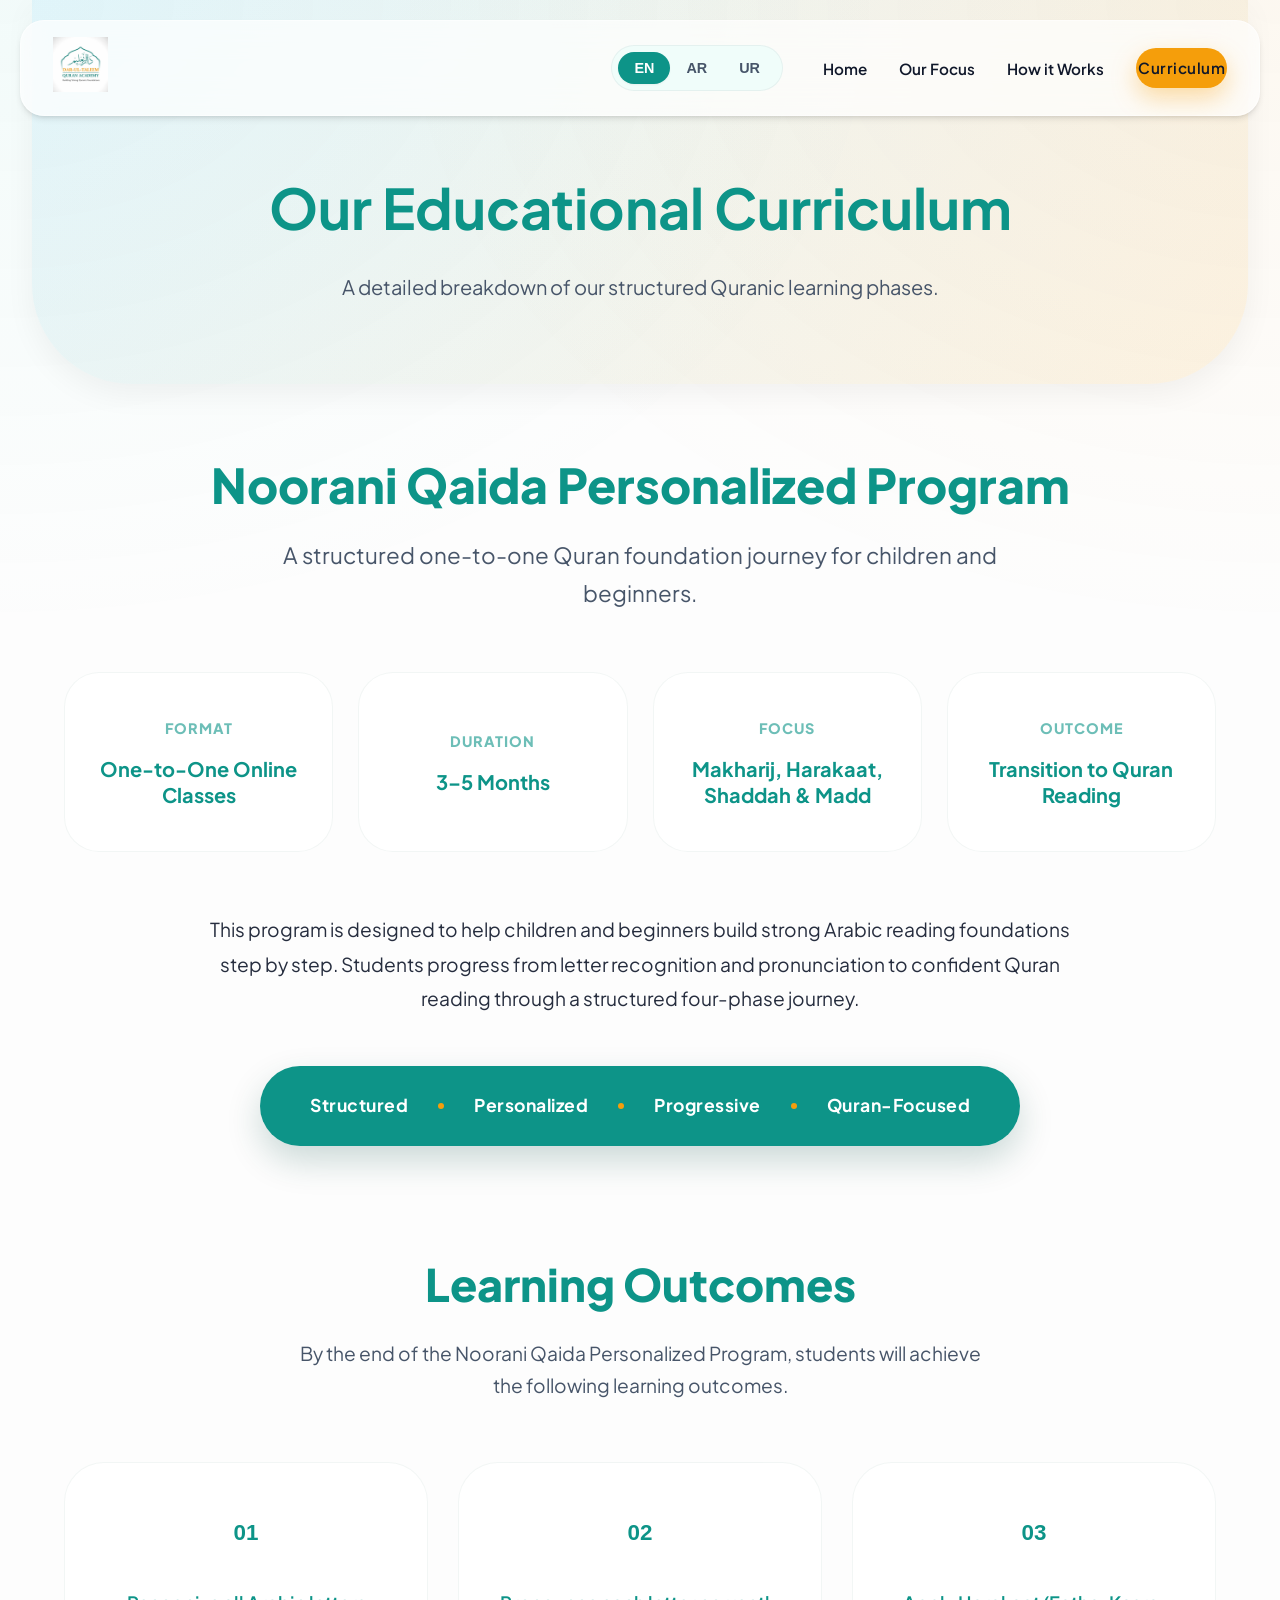
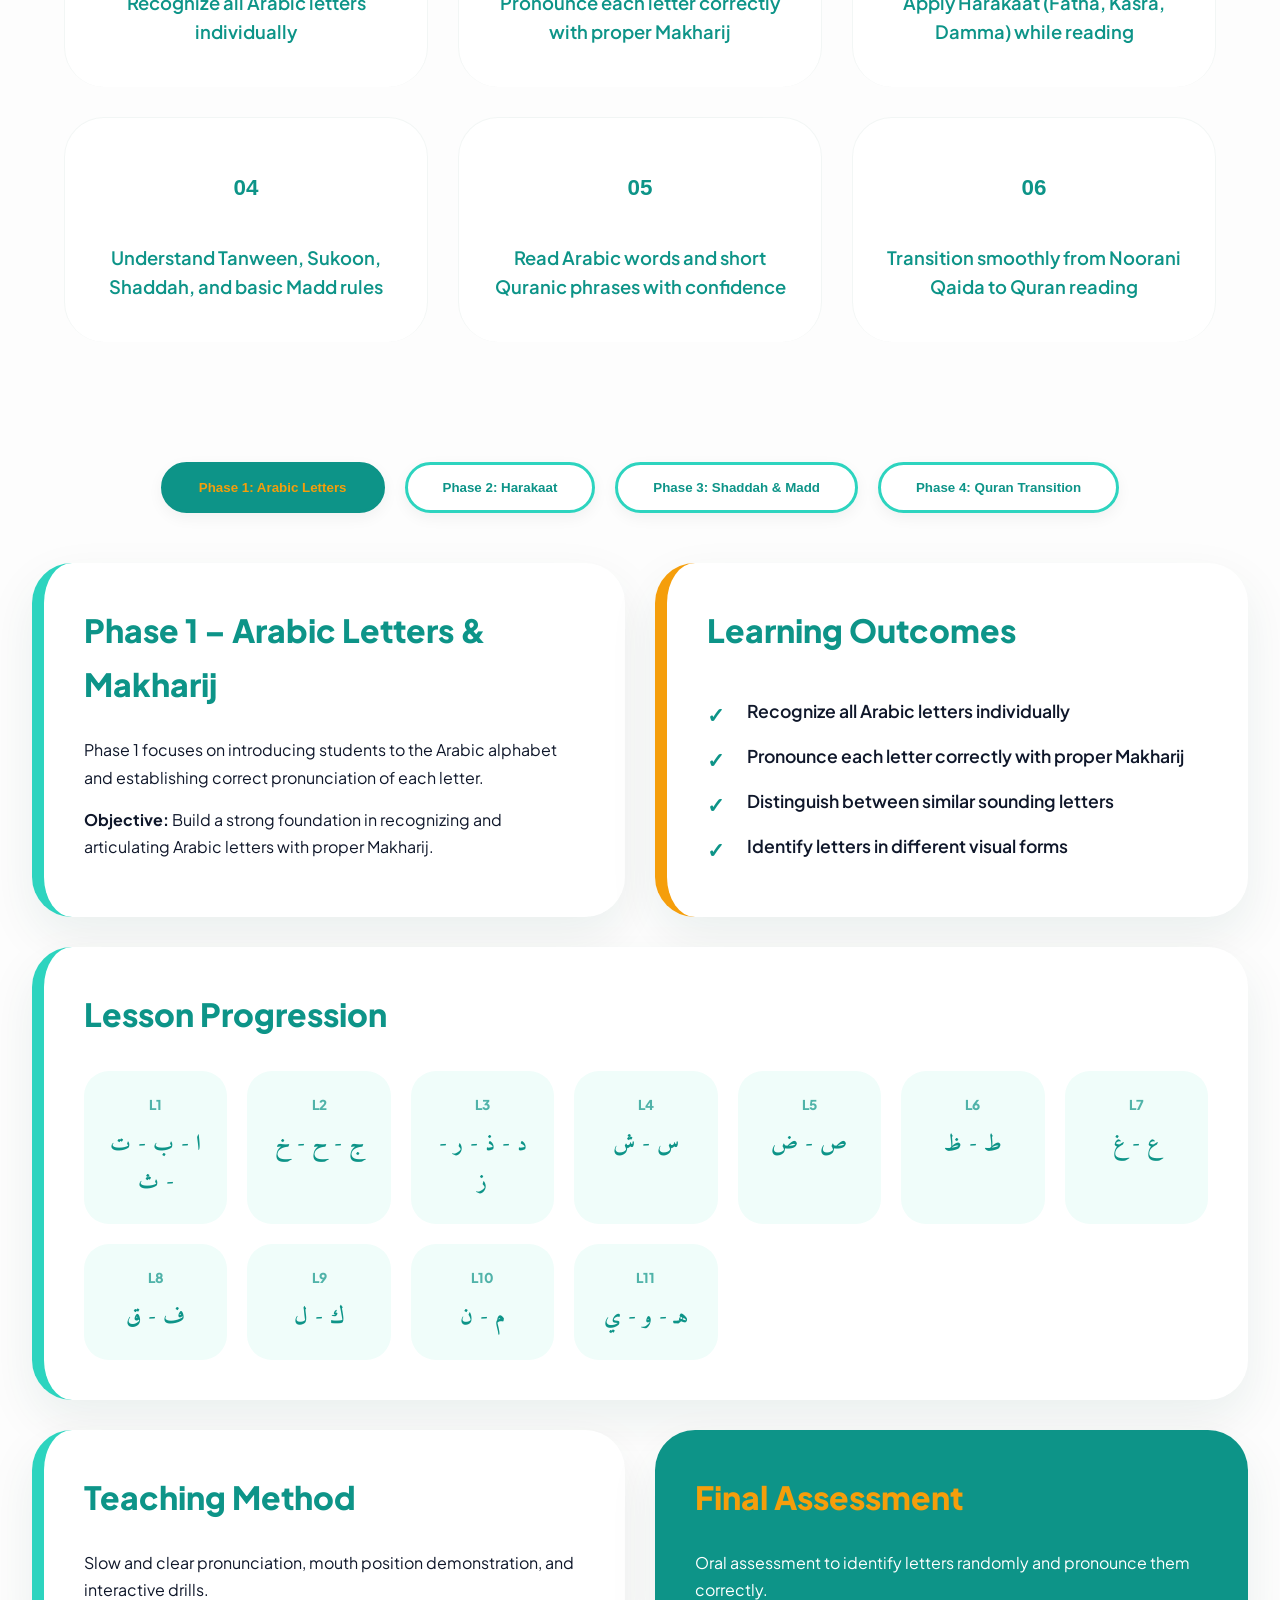
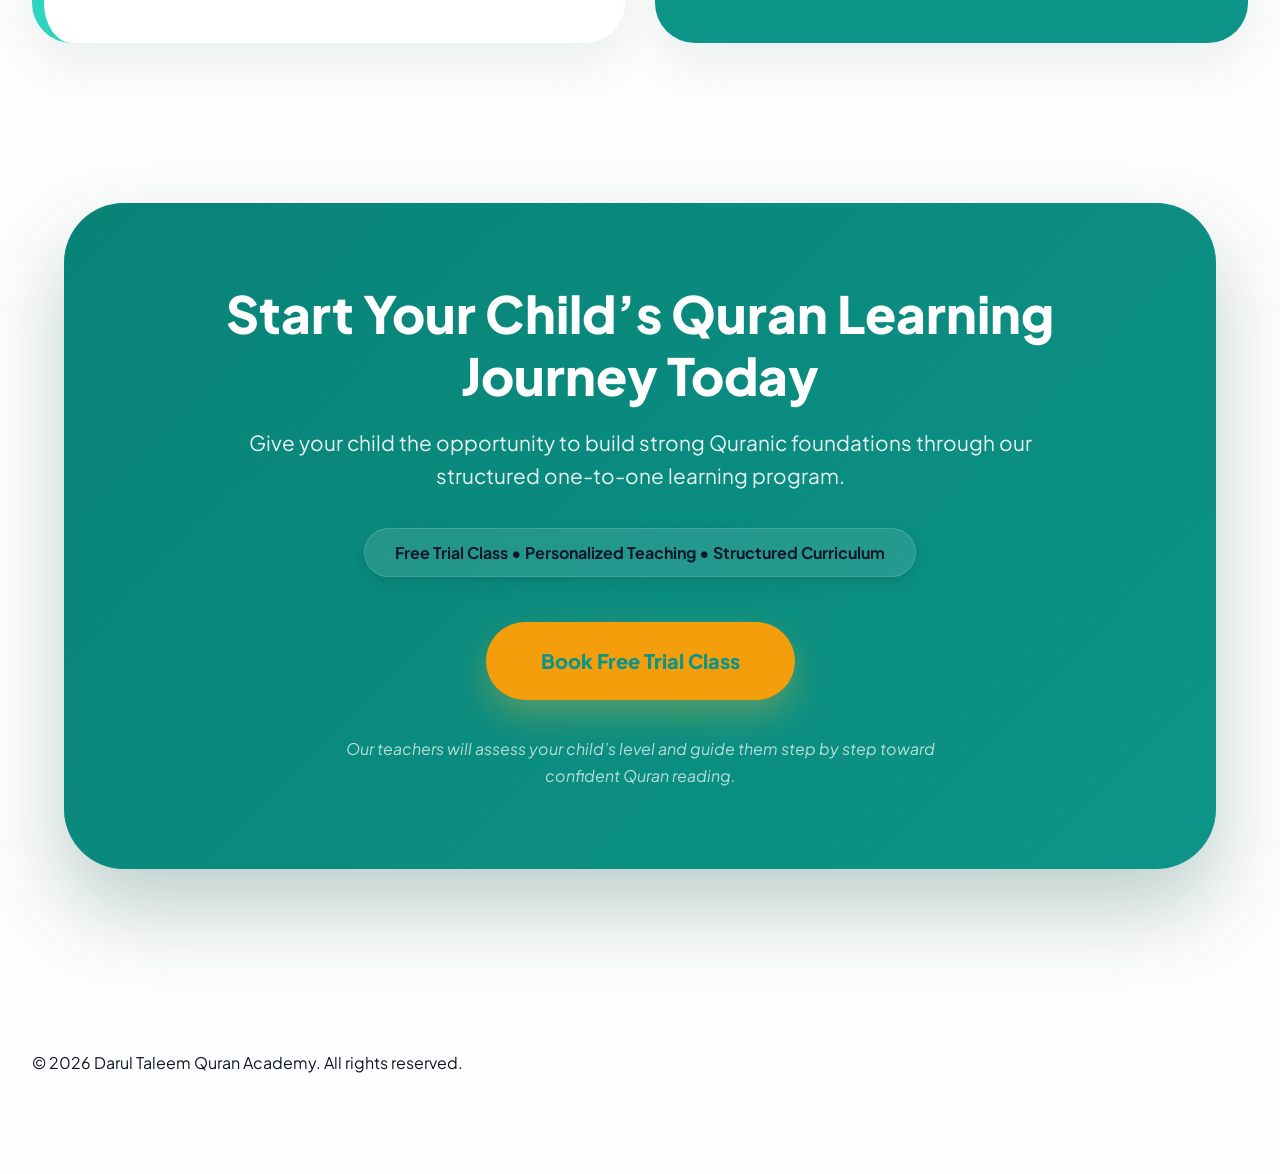
==== curriculum.html @ e091a33f "Add files via upload" ====
<!DOCTYPE html>
<html lang="en" dir="ltr">

<head>
    <meta charset="UTF-8">
    <meta name="viewport" content="width=device-width, initial-scale=1.0">
    <title>Curriculum - Darul Taleem Quran Academy</title>
    <link rel="stylesheet" href="styles.css">
    <link rel="preconnect" href="https://fonts.googleapis.com">
    <link rel="preconnect" href="https://fonts.gstatic.com" crossorigin>
    <link
        href="https://fonts.googleapis.com/css2?family=Plus+Jakarta+Sans:wght@400;500;600;700;800&family=Amiri:wght@400;700&display=swap"
        rel="stylesheet">
</head>

<body class="curriculum-page">
    <header id="main-header">
        <nav class="container">
            <div class="logo">
                <a href="index.html"><img src="DarulTaleemQuranAcademy Logo.png" alt="Logo"></a>
            </div>
            <div class="header-right">
                <div class="lang-switcher">
                    <button class="lang-btn" data-lang="en">EN</button>
                    <button class="lang-btn" data-lang="ar">AR</button>
                    <button class="lang-btn" data-lang="ur">UR</button>
                </div>
                <ul class="nav-links">
                    <li><a href="index.html" data-i18n="nav_home">Home</a></li>
                    <li><a href="index.html#focus" data-i18n="nav_focus">Our Focus</a></li>
                    <li><a href="how-it-works.html" data-i18n="nav_how_it_works">How it Works</a></li>
                    <li><a href="#" class="btn-primary" data-i18n="nav_curriculum">Curriculum</a></li>
                </ul>
            </div>
        </nav>
    </header>

    <main class="container">
        <section class="curriculum-hero reveal">
            <h1 data-i18n="curr_title">Our Educational Curriculum</h1>
            <p data-i18n="curr_subtitle">A detailed breakdown of our structured Quranic learning phases.</p>
        </section>

        <section class="program-overview reveal container">
            <div class="program-header">
                <h2 data-i18n="prog_overview_title">Noorani Qaida Personalized Program</h2>
                <p class="program-subtitle" data-i18n="prog_overview_subtitle">A structured one-to-one Quran foundation
                    journey for children and beginners.</p>
            </div>

            <div class="program-highlights-grid">
                <div class="highlight-card">
                    <span class="h-title" data-i18n="prog_h1_title">Format</span>
                    <p class="h-text" data-i18n="prog_h1_text">One-to-One Online Classes</p>
                </div>
                <div class="highlight-card">
                    <span class="h-title" data-i18n="prog_h2_title">Duration</span>
                    <p class="h-text" data-i18n="prog_h2_text">3–5 Months</p>
                </div>
                <div class="highlight-card">
                    <span class="h-title" data-i18n="prog_h3_title">Focus</span>
                    <p class="h-text" data-i18n="prog_h3_text">Makharij, Harakaat, Shaddah & Madd</p>
                </div>
                <div class="highlight-card">
                    <span class="h-title" data-i18n="prog_h4_title">Outcome</span>
                    <p class="h-text" data-i18n="prog_h4_text">Transition to Quran Reading</p>
                </div>
            </div>

            <div class="program-description-box">
                <p data-i18n="prog_desc">This program is designed to help children and beginners build strong Arabic
                    reading foundations step by step. Students progress from letter recognition and pronunciation to
                    confident Quran reading through a structured four-phase journey.</p>
            </div>

            <div class="program-strip">
                <span data-i18n="prog_strip_1">Structured</span>
                <span class="dot"></span>
                <span data-i18n="prog_strip_2">Personalized</span>
                <span class="dot"></span>
                <span data-i18n="prog_strip_3">Progressive</span>
                <span class="dot"></span>
                <span data-i18n="prog_strip_4">Quran-Focused</span>
            </div>
        </section>

        <section class="learning-outcomes-section reveal container">
            <div class="outcomes-header">
                <h2 data-i18n="outcomes_section_title">Learning Outcomes</h2>
                <p data-i18n="outcomes_section_subtitle">By the end of the Noorani Qaida Personalized Program, students
                    will achieve the following learning outcomes.</p>
            </div>

            <div class="outcomes-grid">
                <div class="outcome-visual-card">
                    <div class="outcome-icon">
                        <span class="icon-number">01</span>
                    </div>
                    <p data-i18n="out_card_1">Recognize all Arabic letters individually</p>
                </div>
                <div class="outcome-visual-card">
                    <div class="outcome-icon">
                        <span class="icon-number">02</span>
                    </div>
                    <p data-i18n="out_card_2">Pronounce each letter correctly with proper Makharij</p>
                </div>
                <div class="outcome-visual-card">
                    <div class="outcome-icon">
                        <span class="icon-number">03</span>
                    </div>
                    <p data-i18n="out_card_3">Apply Harakaat (Fatha, Kasra, Damma) while reading</p>
                </div>
                <div class="outcome-visual-card">
                    <div class="outcome-icon">
                        <span class="icon-number">04</span>
                    </div>
                    <p data-i18n="out_card_4">Understand Tanween, Sukoon, Shaddah, and basic Madd rules</p>
                </div>
                <div class="outcome-visual-card">
                    <div class="outcome-icon">
                        <span class="icon-number">05</span>
                    </div>
                    <p data-i18n="out_card_5">Read Arabic words and short Quranic phrases with confidence</p>
                </div>
                <div class="outcome-visual-card">
                    <div class="outcome-icon">
                        <span class="icon-number">06</span>
                    </div>
                    <p data-i18n="out_card_6">Transition smoothly from Noorani Qaida to Quran reading</p>
                </div>
            </div>
        </section>

        <section class="presentation-container reveal">
            <div class="presentation-tabs">
                <button class="tab-btn active" data-phase="phase1">
                    <span data-i18n="phase1_tab">Phase 1: Arabic Letters</span>
                </button>
                <button class="tab-btn" data-phase="phase2">
                    <span data-i18n="phase2_tab">Phase 2: Harakaat</span>
                </button>
                <button class="tab-btn" data-phase="phase3">
                    <span data-i18n="phase3_tab">Phase 3: Shaddah & Madd</span>
                </button>
                <button class="tab-btn" data-phase="phase4">
                    <span data-i18n="phase4_tab">Phase 4: Quran Transition</span>
                </button>
            </div>

            <div class="phase-content active" id="phase1">
                <div class="slide-grid">
                    <!-- Slide 1: Overview -->
                    <div class="slide-card reveal">
                        <h2 data-i18n="ph1_intro_title">Phase 1 – Arabic Letters & Makharij</h2>
                        <p data-i18n="ph1_intro_desc">Phase 1 focuses on introducing students to the Arabic alphabet and
                            establishing correct pronunciation of each letter.</p>
                        <ul class="objective-list">
                            <li><strong data-i18n="ph1_obj_label">Objective:</strong> <span
                                    data-i18n="ph1_obj_text">Build a strong foundation in recognizing and articulating
                                    Arabic letters with proper Makharij.</span></li>
                        </ul>
                    </div>

                    <!-- Slide 2: Outcomes -->
                    <div class="slide-card reveal variant">
                        <h3 data-i18n="ph1_outcomes_title">Learning Outcomes</h3>
                        <ul class="check-list">
                            <li data-i18n="ph1_out_1">Recognize all Arabic letters individually</li>
                            <li data-i18n="ph1_out_2">Pronounce each letter correctly with proper Makharij</li>
                            <li data-i18n="ph1_out_3">Distinguish between similar sounding letters</li>
                            <li data-i18n="ph1_out_4">Identify letters in different visual forms</li>
                        </ul>
                    </div>

                    <!-- Slide 3: Progression -->
                    <div class="slide-card full-width reveal">
                        <h3 data-i18n="ph1_progression_title">Lesson Progression</h3>
                        <div class="lesson-grid">
                            <div class="lesson-item"><span>L1</span>
                                <p>ا - ب - ت - ث</p>
                            </div>
                            <div class="lesson-item"><span>L2</span>
                                <p>ج - ح - خ</p>
                            </div>
                            <div class="lesson-item"><span>L3</span>
                                <p>د - ذ - ر - ز</p>
                            </div>
                            <div class="lesson-item"><span>L4</span>
                                <p>س - ش</p>
                            </div>
                            <div class="lesson-item"><span>L5</span>
                                <p>ص - ض</p>
                            </div>
                            <div class="lesson-item"><span>L6</span>
                                <p>ط - ظ</p>
                            </div>
                            <div class="lesson-item"><span>L7</span>
                                <p>ع - غ</p>
                            </div>
                            <div class="lesson-item"><span>L8</span>
                                <p>ف - ق</p>
                            </div>
                            <div class="lesson-item"><span>L9</span>
                                <p>ك - ل</p>
                            </div>
                            <div class="lesson-item"><span>L10</span>
                                <p>م - ن</p>
                            </div>
                            <div class="lesson-item"><span>L11</span>
                                <p>هـ - و - ي</p>
                            </div>
                        </div>
                    </div>

                    <!-- Slide 4: Teaching & Assessment -->
                    <div class="slide-card reveal">
                        <h3 data-i18n="ph1_teaching_title">Teaching Method</h3>
                        <p data-i18n="ph1_teaching_desc">Slow and clear pronunciation, demonstration of mouth position,
                            and interactive drills.</p>
                    </div>
                    <div class="slide-card reveal highlight">
                        <h3 data-i18n="ph1_assessment_title">Final Assessment</h3>
                        <p data-i18n="ph1_assessment_desc">Oral assessment to identify letters randomly and pronounce
                            them correctly without hesitation.</p>
                    </div>
                </div>
            </div>

            <!-- Phase 2 Content -->
            <div class="phase-content" id="phase2">
                <div class="slide-grid">
                    <!-- Slide 1: Overview -->
                    <div class="slide-card reveal">
                        <h2 data-i18n="ph2_intro_title">Phase 2 – Harakaat & Word Formation</h2>
                        <p data-i18n="ph2_intro_desc">Phase 2 introduces students to fundamental vowel signs and how to
                            combine letters to form simple words.</p>
                        <ul class="objective-list">
                            <li><strong data-i18n="ph2_obj_label">Objective:</strong> <span
                                    data-i18n="ph2_obj_text">Understand how vowels change letter sounds and learn to
                                    blend letters into simple syllables and words.</span></li>
                        </ul>
                    </div>

                    <!-- Slide 2: Outcomes -->
                    <div class="slide-card reveal variant">
                        <h3 data-i18n="ph2_outcomes_title">Learning Outcomes</h3>
                        <ul class="check-list">
                            <li data-i18n="ph2_out_1">Read letters with Fatha, Kasra, and Damma</li>
                            <li data-i18n="ph2_out_2">Recognize and apply Tanween and Sukoon</li>
                            <li data-i18n="ph2_out_3">Combine letters to form 2-3 letter words</li>
                            <li data-i18n="ph2_out_4">Read short syllables with confidence</li>
                        </ul>
                    </div>

                    <!-- Slide 3: Progression -->
                    <div class="slide-card full-width reveal">
                        <h3 data-i18n="ph2_progression_title">Lesson Progression</h3>
                        <div class="lesson-grid">
                            <div class="lesson-item"><span>L1</span>
                                <p>Fatha (َ)</p>
                            </div>
                            <div class="lesson-item"><span>L2</span>
                                <p>Kasra (ِ)</p>
                            </div>
                            <div class="lesson-item"><span>L3</span>
                                <p>Damma (ُ)</p>
                            </div>
                            <div class="lesson-item"><span>L4</span>
                                <p>Mixed Harakaat</p>
                            </div>
                            <div class="lesson-item"><span>L5</span>
                                <p>Tanween (ً ٍ ٌ)</p>
                            </div>
                            <div class="lesson-item"><span>L6</span>
                                <p>Sukoon (ْ)</p>
                            </div>
                            <div class=" lesson-item"><span>L7</span>
                                <p>2-Letter Words</p>
                            </div>
                            <div class="lesson-item"><span>L8</span>
                                <p>3-Letter Words</p>
                            </div>
                        </div>
                    </div>

                    <!-- Slide 4: Duration & Method -->
                    <div class="slide-card reveal">
                        <h3 data-i18n="ph2_teaching_title">Teaching Method</h3>
                        <p data-i18n="ph2_teaching_desc">Demonstrating sound changes, repetition drills, and slow
                            blending practice.</p>
                        <p style="margin-top: 20px; font-weight: 700; color: var(--primary-color);">
                            <span data-i18n="duration_label">Duration:</span> <span data-i18n="duration_text"
                                style="font-weight: 400;">3-4 weeks</span>
                        </p>
                    </div>
                    <div class="slide-card reveal highlight">
                        <h3 data-i18n="ph2_assessment_title">Final Assessment</h3>
                        <p data-i18n="ph2_assessment_desc">Assess ability to read Harakaat, Tanween, and Sukoon in
                            simple 2-3 letter words accurately.</p>
                    </div>
                </div>
            </div>

            <!-- Phase 3 Content -->
            <div class="phase-content" id="phase3">
                <div class="slide-grid">
                    <!-- Slide 1: Overview -->
                    <div class="slide-card reveal">
                        <h2 data-i18n="ph3_intro_title">Phase 3 – Shaddah & Basic Madd Rules</h2>
                        <p data-i18n="ph3_intro_desc">Phase 3 introduces students to more advanced reading elements used
                            in Quranic recitation. Students will learn how Shaddah affects pronunciation and how basic
                            Madd
                            rules extend vowel sounds.</p>
                        <ul class="objective-list">
                            <li><strong data-i18n="ph3_obj_label">Objective:</strong> <span
                                    data-i18n="ph3_obj_text">Master advanced reading elements like Shaddah and Madd
                                    rules
                                    to read longer words with correct rhythm.</span></li>
                        </ul>
                    </div>

                    <!-- Slide 2: Outcomes -->
                    <div class="slide-card reveal variant">
                        <h3 data-i18n="ph3_outcomes_title">Learning Outcomes</h3>
                        <ul class="check-list">
                            <li data-i18n="ph3_out_1">Correctly read letters with Shaddah</li>
                            <li data-i18n="ph3_out_2">Recognize and apply basic Madd rules</li>
                            <li data-i18n="ph3_out_3">Understand how Shaddah changes pronunciation</li>
                            <li data-i18n="ph3_out_4">Read longer Arabic word combinations</li>
                            <li data-i18n="ph3_out_5">Maintain correct rhythm during reading</li>
                        </ul>
                    </div>

                    <!-- Slide 3: Progression -->
                    <div class="slide-card full-width reveal">
                        <h3 data-i18n="ph3_progression_title">Lesson Progression</h3>
                        <div class="lesson-grid">
                            <div class="lesson-item"><span>L1</span>
                                <p data-i18n="ph3_l1_text">بَّ – تَّ – مَّ</p>
                            </div>
                            <div class="lesson-item"><span>L2</span>
                                <p data-i18n="ph3_l2_text">Shaddah Practice</p>
                            </div>
                            <div class="lesson-item"><span>L3</span>
                                <p data-i18n="ph3_l3_text">بَا – تَا (Alif Madd)</p>
                            </div>
                            <div class="lesson-item"><span>L4</span>
                                <p data-i18n="ph3_l4_text">بُو – تُو (Waw Madd)</p>
                            </div>
                            <div class="lesson-item"><span>L5</span>
                                <p data-i18n="ph3_l5_text">بِى – تِى (Ya Madd)</p>
                            </div>
                            <div class="lesson-item"><span>L6</span>
                                <p data-i18n="ph3_l6_text">Madd Practice</p>
                            </div>
                            <div class="lesson-item"><span>L7</span>
                                <p data-i18n="ph3_l7_text">Mixed Reading</p>
                            </div>
                            <div class="lesson-item"><span>L8</span>
                                <p data-i18n="ph3_l8_text">Longer Words</p>
                            </div>
                        </div>
                    </div>

                    <!-- Slide 4: Duration & Method -->
                    <div class="slide-card reveal">
                        <h3 data-i18n="ph3_teaching_title">Teaching Method</h3>
                        <p data-i18n="ph3_teaching_desc">Focusing on Shaddah effect, pause/stretch for Madd, and guided
                            reading of longer words.</p>
                        <p style="margin-top: 20px; font-weight: 700; color: var(--primary-color);">
                            <span data-i18n="duration_label">Duration:</span> <span data-i18n="duration_text"
                                style="font-weight: 400;">3-4 weeks</span>
                        </p>
                    </div>
                    <div class="slide-card reveal highlight">
                        <h3 data-i18n="ph3_assessment_title">Final Assessment</h3>
                        <p data-i18n="ph3_assessment_desc">Assess pronunciation of Shaddah, application of Madd, and
                            reading of longer words confidently.</p>
                    </div>
                </div>
            </div>

            <!-- Phase 4 Content -->
            <div class="phase-content" id="phase4">
                <div class="slide-grid">
                    <!-- Slide 1: Overview -->
                    <div class="slide-card reveal">
                        <h2 data-i18n="ph4_intro_title">Phase 4 – Transition to Quran Reading</h2>
                        <p data-i18n="ph4_intro_desc">Phase 4 prepares students to transition from Noorani Qaida to
                            actual
                            Quran reading. Students begin reading short Quranic words and simple verses while applying
                            all
                            learned skills.</p>
                        <ul class="objective-list">
                            <li><strong data-i18n="ph4_obj_label">Objective:</strong> <span
                                    data-i18n="ph4_obj_text">Develop fluency and confidence while transitioning from
                                    Qaida
                                    to reading actual Quranic text.</span></li>
                        </ul>
                    </div>

                    <!-- Slide 2: Outcomes -->
                    <div class="slide-card reveal variant">
                        <h3 data-i18n="ph4_outcomes_title">Learning Outcomes</h3>
                        <ul class="check-list">
                            <li data-i18n="ph4_out_1">Read simple Quranic words confidently</li>
                            <li data-i18n="ph4_out_2">Apply all rules while reading</li>
                            <li data-i18n="ph4_out_3">Maintain correct Makharij during recitation</li>
                            <li data-i18n="ph4_out_4">Read short Quranic verses smoothly</li>
                            <li data-i18n="ph4_out_5">Ready to begin regular Quran reading (Nazra)</li>
                        </ul>
                    </div>

                    <!-- Slide 3: Progression -->
                    <div class="slide-card full-width reveal">
                        <h3 data-i18n="ph4_progression_title">Lesson Progression</h3>
                        <div class="lesson-grid">
                            <div class="lesson-item"><span>L1</span>
                                <p data-i18n="ph4_l1_text">Revision of Advanced Lessons</p>
                            </div>
                            <div class="lesson-item"><span>L2</span>
                                <p data-i18n="ph4_l2_text">Simple Quranic Words</p>
                            </div>
                            <div class="lesson-item"><span>L3</span>
                                <p data-i18n="ph4_l3_text">Short Quranic Phrases</p>
                            </div>
                            <div class="lesson-item"><span>L4</span>
                                <p data-i18n="ph4_l4_text">Selected Short Verses</p>
                            </div>
                            <div class="lesson-item"><span>L5</span>
                                <p data-i18n="ph4_l5_text">Reading from Short Surahs</p>
                            </div>
                            <div class="lesson-item"><span>L6</span>
                                <p data-i18n="ph4_l6_text">Fluency Practice</p>
                            </div>
                            <div class="lesson-item"><span>L7</span>
                                <p data-i18n="ph4_l7_text">Confidence Building</p>
                            </div>
                            <div class="lesson-item"><span>L8</span>
                                <p data-i18n="ph4_l8_text">Final Preparation for Nazra</p>
                            </div>
                        </div>
                    </div>

                    <!-- Slide 4: Duration & Method -->
                    <div class="slide-card reveal">
                        <h3 data-i18n="ph4_teaching_title">Teaching Method</h3>
                        <p data-i18n="ph4_teaching_desc">Guided reading from the Quran, focusing on fluency and
                            correcting
                            common mistakes carefully.</p>
                        <p style="margin-top: 20px; font-weight: 700; color: var(--primary-color);">
                            <span data-i18n="duration_label">Duration:</span> <span data-i18n="duration_text"
                                style="font-weight: 400;">3-4 weeks</span>
                        </p>
                    </div>
                    <div class="slide-card reveal highlight">
                        <h3 data-i18n="ph4_assessment_title">Final Assessment</h3>
                        <p data-i18n="ph4_assessment_desc">Evaluate confidence and fluency in reading Quranic words and
                            verses correctly.</p>
                    </div>
                </div>
            </div>
        </section>

        <section class="curriculum-cta reveal container">
            <div class="cta-banner">
                <div class="cta-content">
                    <h2 data-i18n="curr_cta_title">Start Your Child’s Quran Learning Journey Today</h2>
                    <p class="cta-subtitle" data-i18n="curr_cta_subtitle">Give your child the opportunity to build
                        strong
                        Quranic foundations through our structured one-to-one learning program.</p>
                    <div class="cta-reassurance">
                        <span data-i18n="curr_cta_reassurance">Free Trial Class • Personalized Teaching • Structured
                            Curriculum</span>
                    </div>
                    <a href="trial.html" class="cta-btn-prominent">
                        <span data-i18n="curr_cta_btn">Book Free Trial Class</span>
                    </a>
                    <p class="cta-footer-text" data-i18n="curr_cta_footer">Our teachers will assess your child’s level
                        and
                        guide them step by step toward confident Quran reading.</p>
                </div>
            </div>
        </section>
    </main>

    <footer id="contact">
        <!-- Reusing index footer style via CSS class -->
        <div class="container footer-bottom">
            <p data-i18n="footer_rights">© 2026 Darul Taleem Quran Academy. All rights reserved.</p>
            <a href="index.html" style="color: white; margin-top: 10px; display: inline-block;">Back to Home</a>
        </div>
    </footer>

    <script src="script.js"></script>
</body>

</html>
---- styles.css ----
@import url('https://fonts.googleapis.com/css2?family=Plus+Jakarta+Sans:wght@400;500;600;700;800&family=Amiri:wght@400;700&display=swap');

:root {
    --primary-color: #0D9488;
    /* Elegant Teal - Bright & Fresh */
    --secondary-color: #F59E0B;
    /* Vibrant Amber/Gold */
    --secondary-hover: #D97706;
    /* Darker Gold */
    --accent-blue: #2DD4BF;
    /* Teal/Mint Accent */
    --bg-light: #F0FDFA;
    /* Soft Mint Background */
    --text-dark: #0F172A;
    /* Slate 900 for readability */
    --text-muted: #475569;
    /* Slate 600 */
    --white: #FFFFFF;

    /* Modern Shadows */
    --shadow-sm: 0 1px 2px 0 rgb(0 0 0 / 0.05);
    --shadow-md: 0 4px 6px -1px rgb(0 0 0 / 0.1), 0 2px 4px -2px rgb(0 0 0 / 0.1);
    --shadow-lg: 0 20px 25px -5px rgb(0 0 0 / 0.1), 0 8px 10px -6px rgb(0 0 0 / 0.1);
    --shadow-glow: 0 0 40px -10px rgba(45, 212, 191, 0.4);
    /* Mint glow */
    --shadow-gold: 0 10px 30px -10px rgba(245, 158, 11, 0.5);
    /* Gold glow */

    --transition: all 0.4s cubic-bezier(0.4, 0, 0.2, 1);
    --radius-lg: 24px;
    --radius-xl: 40px;
}

* {
    margin: 0;
    padding: 0;
    box-sizing: border-box;
}

body {
    font-family: 'Plus Jakarta Sans', 'Amiri', sans-serif;
    line-height: 1.7;
    color: var(--text-dark);
    background-color: var(--white);
    overflow-x: hidden;
    -webkit-font-smoothing: antialiased;
}

/* Unique Background Pattern */
body::before {
    content: '';
    position: fixed;
    top: 0;
    left: 0;
    width: 100vw;
    height: 100vh;
    background-image:
        radial-gradient(at 0% 0%, rgba(45, 212, 191, 0.05) 0px, transparent 50%),
        radial-gradient(at 100% 0%, rgba(245, 158, 11, 0.05) 0px, transparent 50%);
    pointer-events: none;
    z-index: -1;
}

.container {
    max-width: 1280px;
    margin: 0 auto;
    padding: 0 2rem;
}

/* Header & Nav - Glassmorphism Floating */
header {
    background: rgba(255, 255, 255, 0.7);
    backdrop-filter: blur(16px);
    -webkit-backdrop-filter: blur(16px);
    padding: 1rem 0;
    position: fixed;
    width: calc(100% - 40px);
    top: 20px;
    left: 20px;
    right: 20px;
    border-radius: var(--radius-lg);
    z-index: 1000;
    box-shadow: var(--shadow-md);
    border: 1px solid rgba(255, 255, 255, 0.5);
    transition: var(--transition);
}

nav {
    display: flex;
    justify-content: space-between;
    align-items: center;
}

.logo img {
    height: 55px;
    width: auto;
    transition: var(--transition);
}

.logo img:hover {
    transform: scale(1.05);
}

.header-right {
    display: flex;
    align-items: center;
    gap: 2.5rem;
}

.lang-switcher {
    display: flex;
    background: var(--bg-light);
    padding: 6px;
    border-radius: 50px;
    border: 1px solid rgba(15, 23, 42, 0.05);
}

.lang-btn {
    border: none;
    background: transparent;
    padding: 8px 16px;
    border-radius: 50px;
    cursor: pointer;
    font-size: 0.9rem;
    font-weight: 700;
    color: var(--text-muted);
    transition: var(--transition);
}

.lang-btn.active {
    background: var(--primary-color);
    color: var(--white);
    box-shadow: var(--shadow-sm);
}

.nav-links {
    display: flex;
    list-style: none;
    gap: 2rem;
    align-items: center;
}

.nav-links a {
    text-decoration: none;
    color: var(--text-dark);
    font-weight: 600;
    font-size: 0.95rem;
    position: relative;
    padding: 5px 0;
    transition: var(--transition);
}

.nav-links a:not(.btn-primary)::after {
    content: '';
    position: absolute;
    bottom: -2px;
    left: 0;
    width: 0;
    height: 2px;
    background: var(--accent-blue);
    transition: var(--transition);
    border-radius: 4px;
}

.nav-links a:hover:not(.btn-primary)::after,
.nav-links .active:not(.btn-primary)::after {
    width: 100%;
}

.nav-links a:hover:not(.btn-primary) {
    color: var(--primary-color);
}


/* Buttons */
.btn-primary {
    background: var(--secondary-color);
    color: var(--primary-color);
    padding: 16px 35px;
    border-radius: 100px;
    font-weight: 800;
    font-size: 1.05rem;
    letter-spacing: 0.5px;
    text-decoration: none;
    box-shadow: 0 10px 25px rgba(245, 158, 11, 0.35);
    transition: var(--transition);
    display: inline-block;
    border: 2px solid transparent;
}

.btn-primary:hover {
    transform: translateY(-5px);
    box-shadow: 0 20px 40px rgba(245, 158, 11, 0.45);
    background: var(--white);
    border-color: var(--secondary-color);
}

.btn-secondary {
    background: transparent;
    color: var(--primary-color);
    padding: 16px 35px;
    border-radius: 100px;
    font-weight: 800;
    font-size: 1.05rem;
    text-decoration: none;
    border: 2px solid var(--primary-color);
    transition: var(--transition);
    display: inline-block;
}

.btn-secondary:hover {
    background: var(--primary-color);
    color: var(--white);
    transform: translateY(-5px);
    box-shadow: 0 15px 30px rgba(15, 23, 42, 0.15);
}

/* Hero Section - Premium Split Layout */
#hero {
    min-height: 85vh;
    padding-top: 150px;
    padding-bottom: 80px;
    position: relative;
    display: flex;
    align-items: center;
    overflow: hidden;
    background: linear-gradient(180deg, var(--bg-light) 0%, var(--white) 100%);
}

/* Background Glowing Orbs */
#hero::before {
    content: '';
    position: absolute;
    top: -10%;
    left: -10%;
    width: 600px;
    height: 600px;
    background: radial-gradient(circle, rgba(56, 189, 248, 0.15) 0%, transparent 70%);
    border-radius: 50%;
    z-index: -1;
}

#hero::after {
    content: '';
    position: absolute;
    bottom: -10%;
    right: -5%;
    width: 800px;
    height: 800px;
    background: radial-gradient(circle, rgba(245, 158, 11, 0.1) 0%, transparent 70%);
    border-radius: 50%;
    z-index: -1;
}

.hero-content {
    display: grid;
    grid-template-columns: 1fr 1fr;
    gap: 60px;
    align-items: center;
    position: relative;
    z-index: 2;
}

.hero-text-area {
    padding-right: 40px;
}

.hero-text-area h1 {
    font-size: 4.5rem;
    font-weight: 800;
    line-height: 1.1;
    color: var(--primary-color);
    margin-bottom: 25px;
    letter-spacing: -1.5px;
}

.hero-text-area h1 span {
    color: var(--secondary-color);
    position: relative;
    display: inline-block;
}

.hero-text-area h1 span::after {
    content: '';
    position: absolute;
    bottom: 8px;
    left: 0;
    width: 100%;
    height: 8px;
    background: rgba(245, 158, 11, 0.2);
    z-index: -1;
    border-radius: 10px;
}

.hero-text-area p {
    font-size: 1.25rem;
    color: var(--text-muted);
    line-height: 1.8;
    margin-bottom: 40px;
    max-width: 90%;
}

.hero-btns {
    display: flex;
    gap: 20px;
    align-items: center;
}

/* Hero Image Container - Overlapping & Floating */
.hero-image-container {
    position: relative;
    z-index: 2;
}

.hero-main-img {
    width: 100%;
    max-width: 650px;
    border-radius: var(--radius-xl);
    box-shadow: var(--shadow-xl, 0 25px 50px -12px rgba(0, 0, 0, 0.25));
    border: 8px solid var(--white);
    transform: perspective(1000px) rotateY(-5deg) translateY(-10px);
    transition: var(--transition);
}

.hero-main-img:hover {
    transform: perspective(1000px) rotateY(0deg) translateY(-20px);
    box-shadow: var(--shadow-gold), 0 35px 60px -15px rgba(0, 0, 0, 0.3);
}

/* Floating Accent elements */
.hero-image-container::before {
    content: '⭐';
    position: absolute;
    top: -30px;
    right: 40px;
    font-size: 3rem;
    filter: drop-shadow(0 10px 15px rgba(245, 158, 11, 0.3));
    animation: float 6s ease-in-out infinite;
    z-index: 3;
}

.hero-image-container::after {
    content: '';
    position: absolute;
    bottom: -40px;
    left: -40px;
    width: 250px;
    height: 250px;
    background: linear-gradient(135deg, var(--accent-blue), var(--secondary-color));
    border-radius: 50%;
    z-index: -1;
    opacity: 0.15;
    filter: blur(40px);
}

@keyframes float {

    0%,
    100% {
        transform: translateY(0);
    }

    50% {
        transform: translateY(-20px);
    }
}

/* Responsive adjustments */
@media (max-width: 1024px) {
    .hero-content {
        grid-template-columns: 1fr;
        text-align: center;
        gap: 40px;
    }

    .hero-text-area {
        padding-right: 0;
    }

    .hero-text-area h1 {
        font-size: 3.5rem;
    }

    .hero-text-area p {
        max-width: 100%;
        margin: 0 auto 40px;
    }

    .hero-btns {
        justify-content: center;
    }

    .hero-main-img {
        transform: none;
        margin-top: 20px;
    }

    .hero-main-img:hover {
        transform: translateY(-10px);
    }
}

/* --- CURRICULUM PAGE SPECIFIC STYLES --- */
.curriculum-page {
    background: #fdfdfd;
}

.curriculum-hero {
    padding: 160px 0 80px;
    text-align: center;
    background: linear-gradient(135deg, rgba(56, 189, 248, 0.1) 0%, rgba(245, 158, 11, 0.1) 100%);
    border-radius: 0 0 100px 100px;
    margin-bottom: 60px;
    box-shadow: 0 10px 30px rgba(0, 0, 0, 0.05);
}

.curriculum-hero h1 {
    font-size: 3.5rem;
    color: var(--primary-color);
    margin-bottom: 15px;
}

.curriculum-hero p {
    font-size: 1.25rem;
    color: var(--text-muted);
    max-width: 600px;
    margin: 0 auto;
}

/* Program Overview Styling - Modern Brochure Style */
.program-overview {
    margin-bottom: 100px;
    text-align: center;
}

.program-header {
    margin-bottom: 60px;
}

.program-header h2 {
    font-size: 3rem;
    color: var(--primary-color);
    margin-bottom: 10px;
    font-weight: 800;
}

.program-subtitle {
    font-size: 1.4rem;
    color: var(--text-muted);
    font-weight: 400;
    max-width: 800px;
    margin: 0 auto;
}

.program-highlights-grid {
    display: grid;
    grid-template-columns: repeat(4, 1fr);
    gap: 25px;
    margin-bottom: 60px;
}

.highlight-card {
    background: white;
    padding: 35px 25px;
    border-radius: 35px;
    box-shadow: var(--shadow-soft);
    border: 1px solid rgba(0, 77, 64, 0.05);
    transition: var(--transition);
    display: flex;
    flex-direction: column;
    justify-content: center;
    min-height: 180px;
}

.highlight-card:hover {
    transform: translateY(-10px);
    border-color: var(--accent-mint);
    background: var(--bg-mint-light);
}

.h-title {
    display: block;
    font-size: 0.9rem;
    font-weight: 800;
    text-transform: uppercase;
    letter-spacing: 1px;
    color: var(--primary-color);
    opacity: 0.6;
    margin-bottom: 15px;
}

.h-text {
    font-size: 1.25rem;
    font-weight: 700;
    color: var(--primary-color);
    line-height: 1.3;
}

.program-description-box {
    max-width: 900px;
    margin: 0 auto 50px;
    padding: 0 20px;
}

.program-description-box p {
    font-size: 1.2rem;
    color: var(--text-dark);
    line-height: 1.8;
    opacity: 0.9;
}

.program-strip {
    background: var(--primary-color);
    color: var(--white);
    padding: 25px 50px;
    border-radius: 100px;
    display: inline-flex;
    align-items: center;
    gap: 30px;
    box-shadow: 0 15px 35px rgba(0, 77, 64, 0.2);
}

.program-strip span {
    font-weight: 700;
    font-size: 1.1rem;
    letter-spacing: 0.5px;
}

.program-strip .dot {
    width: 6px;
    height: 6px;
    background: var(--secondary-color);
    border-radius: 50%;
}

@media (max-width: 1100px) {
    .program-highlights-grid {
        grid-template-columns: repeat(2, 1fr);
    }
}

/* Learning Outcomes Section Styling */
.learning-outcomes-section {
    margin-bottom: 120px;
    text-align: center;
}

.outcomes-header {
    margin-bottom: 60px;
}

.outcomes-header h2 {
    font-size: 2.8rem;
    color: var(--primary-color);
    margin-bottom: 15px;
    font-weight: 800;
}

.outcomes-header p {
    font-size: 1.2rem;
    color: var(--text-muted);
    max-width: 700px;
    margin: 0 auto;
}

.outcomes-grid {
    display: grid;
    grid-template-columns: repeat(3, 1fr);
    gap: 30px;
}

.outcome-visual-card {
    background: white;
    padding: 40px 30px;
    border-radius: 40px;
    box-shadow: var(--shadow-soft);
    border: 1px solid rgba(0, 77, 64, 0.05);
    transition: var(--transition);
    position: relative;
    overflow: hidden;
    display: flex;
    flex-direction: column;
    align-items: center;
    border-bottom: 4px solid var(--accent-mint-dark);
}

.outcome-visual-card:hover {
    transform: translateY(-8px);
    box-shadow: 0 20px 40px rgba(0, 77, 64, 0.08);
}

.outcome-icon {
    width: 60px;
    height: 60px;
    background: var(--bg-mint-light);
    border-radius: 20px;
    display: flex;
    align-items: center;
    justify-content: center;
    margin-bottom: 25px;
    color: var(--primary-color);
    font-weight: 900;
}

.icon-number {
    font-size: 1.4rem;
    font-family: 'Outfit', sans-serif;
}

.outcome-visual-card p {
    font-size: 1.15rem;
    color: var(--primary-color);
    font-weight: 600;
    line-height: 1.6;
}

@media (max-width: 1000px) {
    .outcomes-grid {
        grid-template-columns: repeat(2, 1fr);
    }
}

@media (max-width: 650px) {
    .outcomes-grid {
        grid-template-columns: 1fr;
    }

    .outcomes-header h2 {
        font-size: 2.2rem;
    }
}

.presentation-container {
    padding-bottom: 120px;
}

.presentation-tabs {
    display: flex;
    justify-content: center;
    gap: 20px;
    margin-bottom: 50px;
}

.tab-btn {
    padding: 15px 35px;
    border-radius: 50px;
    border: 3px solid var(--accent-blue);
    background: white;
    color: var(--primary-color);
    font-weight: 800;
    cursor: pointer;
    box-shadow: 0 5px 15px rgba(0, 0, 0, 0.05);
    transition: var(--transition);
}

.phase-content {
    display: none;
}

.phase-content.active {
    display: block;
}

.reveal {
    opacity: 0;
    transform: translateY(30px);
    transition: opacity 0.8s ease, transform 0.8s ease;
}

.reveal.active {
    opacity: 1;
    transform: translateY(0);
}

.tab-btn.active {
    background: var(--primary-color);
    color: var(--secondary-color);
    border-color: var(--primary-color);
}

.slide-grid {
    display: grid;
    grid-template-columns: repeat(2, 1fr);
    gap: 30px;
    margin-top: 20px;
}

.slide-card {
    background: white;
    padding: 40px;
    border-radius: 40px;
    box-shadow: 0 20px 50px rgba(0, 77, 64, 0.08);
    border-left: 12px solid var(--accent-blue);
    transition: var(--transition);
}

.slide-card:hover {
    transform: translateY(-10px);
}

.slide-card.variant {
    border-left-color: var(--secondary-color);
}

.slide-card.highlight {
    background: var(--primary-color);
    color: white;
    border: none;
}

.slide-card.full-width {
    grid-column: span 2;
}

.slide-card h2,
.slide-card h3 {
    margin-bottom: 25px;
    color: var(--primary-color);
    font-size: 2rem;
    font-weight: 800;
}

.slide-card.highlight h3 {
    color: var(--secondary-color);
}

.objective-list,
.check-list {
    list-style: none;
    padding-top: 15px;
}

.check-list li {
    margin-bottom: 15px;
    position: relative;
    padding-left: 40px;
    font-size: 1.1rem;
    font-weight: 600;
}

.check-list li::before {
    content: '✓';
    position: absolute;
    left: 0;
    color: var(--primary-color);
    font-weight: 900;
    font-size: 1.3rem;
}

[dir="rtl"] .check-list li {
    padding-left: 0;
    padding-right: 40px;
}

[dir="rtl"] .check-list li::before {
    left: auto;
    right: 0;
}

.lesson-grid {
    display: grid;
    grid-template-columns: repeat(auto-fill, minmax(140px, 1fr));
    gap: 20px;
    margin-top: 30px;
}

.lesson-item {
    background: var(--bg-light);
    padding: 20px;
    border-radius: 25px;
    text-align: center;
    border: 2px solid transparent;
    transition: var(--transition);
}

.lesson-item:hover {
    background: var(--secondary-color);
    border-color: var(--primary-color);
    transform: scale(1.08);
}

.lesson-item span {
    display: block;
    font-size: 0.85rem;
    font-weight: 800;
    color: var(--primary-color);
    opacity: 0.7;
    margin-bottom: 10px;
}

.lesson-item p {
    font-size: 1.4rem;
    font-weight: 800;
    font-family: 'Amiri', serif;
    color: var(--primary-color);
}

/* Curriculum CTA Section Styling */
.curriculum-cta {
    margin-top: 40px;
    margin-bottom: 120px;
}

.cta-banner {
    background: var(--primary-color);
    background-image:
        radial-gradient(circle at 2px 2px, rgba(178, 223, 219, 0.05) 1px, transparent 0);
    background-size: 32px 32px;
    padding: 80px 40px;
    border-radius: 60px;
    text-align: center;
    box-shadow: 0 40px 80px rgba(0, 77, 64, 0.25);
    position: relative;
    overflow: hidden;
}

.cta-banner::before {
    content: '';
    position: absolute;
    top: 0;
    left: 0;
    width: 100%;
    height: 100%;
    background: linear-gradient(135deg, rgba(0, 105, 92, 0.4) 0%, transparent 100%);
    pointer-events: none;
}

.cta-content {
    position: relative;
    z-index: 2;
    max-width: 850px;
    margin: 0 auto;
}

.cta-banner h2 {
    font-size: 3.2rem;
    color: var(--white);
    margin-bottom: 20px;
    font-weight: 800;
    line-height: 1.2;
}

.cta-subtitle {
    font-size: 1.3rem;
    color: var(--white);
    opacity: 0.9;
    margin-bottom: 35px;
    line-height: 1.6;
}

.cta-reassurance {
    margin-bottom: 45px;
    display: flex;
    justify-content: center;
}

.cta-reassurance span {
    background: rgba(178, 223, 219, 0.15);
    color: var(--accent-mint);
    padding: 10px 30px;
    border-radius: 50px;
    font-weight: 700;
    font-size: 1rem;
    border: 1px solid rgba(178, 223, 219, 0.2);
    box-shadow: 0 5px 15px rgba(0, 0, 0, 0.1);
}

.cta-btn-prominent {
    display: inline-block;
    background: var(--secondary-color);
    color: var(--primary-color);
    padding: 22px 55px;
    border-radius: 100px;
    text-decoration: none;
    font-size: 1.25rem;
    font-weight: 800;
    box-shadow: 0 15px 35px rgba(251, 192, 45, 0.3);
    transition: var(--transition);
    margin-bottom: 35px;
}

.cta-btn-prominent:hover {
    transform: scale(1.05) translateY(-5px);
    box-shadow: 0 20px 45px rgba(251, 192, 45, 0.4);
    background: #FFD54F;
}

.cta-footer-text {
    font-size: 1rem;
    color: var(--white);
    opacity: 0.7;
    font-style: italic;
    max-width: 600px;
    margin: 0 auto;
}

@media (max-width: 768px) {
    .cta-banner {
        padding: 60px 20px;
        border-radius: 40px;
    }

    .cta-banner h2 {
        font-size: 2.2rem;
    }

    .cta-subtitle {
        font-size: 1.1rem;
    }

    .cta-btn-prominent {
        padding: 18px 35px;
        font-size: 1.1rem;
        width: 100%;
        box-sizing: border-box;
    }

    .cta-reassurance span {
        font-size: 0.85rem;
        padding: 8px 15px;
    }
}

/* How it Works Page Styling - Premium Overhaul */
.how-it-works-page .container {
    max-width: 1200px;
}

.how-hero {
    text-align: center;
    padding: 100px 0 60px;
    background: linear-gradient(to bottom, #F1F8E9, #ffffff);
    border-radius: 0 0 100px 100px;
    margin-bottom: 80px;
}

.how-hero h1 {
    font-size: 3.5rem;
    color: var(--primary-color);
    margin-bottom: 20px;
    font-weight: 800;
}

.how-hero p {
    font-size: 1.4rem;
    color: var(--text-muted);
    max-width: 800px;
    margin: 0 auto;
}

.process-section {
    margin-bottom: 120px;
}

.process-visual-grid {
    display: grid;
    grid-template-columns: repeat(2, 1fr);
    gap: 40px;
}

.process-step-card {
    background: white;
    padding: 60px;
    border-radius: 50px;
    box-shadow: var(--shadow-soft);
    border: 1px solid rgba(0, 77, 64, 0.05);
    position: relative;
    transition: var(--transition);
    border-bottom: 8px solid var(--accent-mint);
    overflow: hidden;
}

.process-step-card:hover {
    transform: translateY(-15px);
    box-shadow: 0 30px 60px rgba(0, 77, 64, 0.12);
}

.process-step-card.alternate {
    border-bottom-color: var(--secondary-color);
}

.step-header {
    display: flex;
    justify-content: space-between;
    align-items: center;
    margin-bottom: 35px;
}

.step-num {
    font-size: 5rem;
    font-weight: 900;
    color: var(--primary-color);
    opacity: 0.08;
    line-height: 1;
    font-family: 'Outfit', sans-serif;
}

.step-icon {
    width: 80px;
    height: 80px;
    background: var(--bg-mint-light);
    border-radius: 30px;
    display: flex;
    align-items: center;
    justify-content: center;
    font-size: 2.5rem;
    box-shadow: inset 0 2px 10px rgba(0, 0, 0, 0.05);
}

.process-step-card h2 {
    font-size: 2rem;
    color: var(--primary-color);
    margin-bottom: 20px;
    font-weight: 800;
}

.process-step-card p {
    font-size: 1.25rem;
    color: var(--text-dark);
    line-height: 1.8;
    opacity: 0.8;
}

@media (max-width: 900px) {
    .process-visual-grid {
        grid-template-columns: 1fr;
    }

    .how-hero h1 {
        font-size: 2.5rem;
    }

    .how-hero {
        padding: 60px 20px;
        border-radius: 0 0 50px 50px;
    }

    .process-step-card {
        padding: 40px;
        border-radius: 40px;
    }
}

.curriculum-page footer {
    margin-top: 80px;
    padding: 60px 0;
}

/* Trial Book Page Styling */
.trial-hero {
    text-align: center;
    padding: 100px 0 60px;
    background: linear-gradient(to bottom, #E8F5E9, #ffffff);
    border-radius: 0 0 100px 100px;
    margin-bottom: 80px;
}

.trial-hero h1 {
    font-size: 3.5rem;
    color: var(--primary-color);
    margin-bottom: 20px;
    font-weight: 800;
}

.trial-hero p {
    font-size: 1.4rem;
    color: var(--text-muted);
    max-width: 800px;
    margin: 0 auto;
}

.trial-content-split {
    display: grid;
    grid-template-columns: 1fr 1fr;
    gap: 60px;
    margin-bottom: 120px;
    align-items: start;
}

.details-heading {
    font-size: 2.4rem;
    color: var(--primary-color);
    margin-bottom: 40px;
    font-weight: 800;
}

.schedule-grid {
    display: grid;
    grid-template-columns: repeat(2, 1fr);
    gap: 25px;
}

.schedule-card {
    background: #ffffff;
    padding: 35px 25px;
    border-radius: 35px;
    box-shadow: var(--shadow-soft);
    border: 1px solid rgba(0, 77, 64, 0.05);
    transition: var(--transition);
    text-align: center;
}

.schedule-card:hover {
    transform: translateY(-8px);
    box-shadow: 0 20px 40px rgba(0, 77, 64, 0.08);
}

.schedule-icon {
    font-size: 3rem;
    margin-bottom: 15px;
}

.schedule-card h3 {
    font-size: 1.3rem;
    color: var(--primary-color);
    margin-bottom: 10px;
    font-weight: 800;
}

.schedule-card p {
    font-size: 1rem;
    color: var(--text-dark);
    line-height: 1.5;
    opacity: 0.8;
}

.trial-form-container {
    background: #ffffff;
    padding: 50px;
    border-radius: 40px;
    box-shadow: 0 30px 60px rgba(0, 77, 64, 0.1);
    border: 1px solid rgba(0, 77, 64, 0.08);
}

.custom-trial-form .form-group {
    margin-bottom: 25px;
    text-align: left;
}

[dir="rtl"] .custom-trial-form .form-group {
    text-align: right;
}

.custom-trial-form label {
    display: block;
    font-weight: 600;
    color: var(--primary-color);
    margin-bottom: 8px;
    font-size: 1.1rem;
}

.custom-trial-form input {
    width: 100%;
    padding: 16px 20px;
    border-radius: 15px;
    border: 2px solid rgba(56, 189, 248, 0.2);
    background: #FAFAFA;
    font-size: 1.1rem;
    font-family: inherit;
    transition: var(--transition);
    box-sizing: border-box;
}

.custom-trial-form input:focus {
    outline: none;
    border-color: var(--accent-mint);
    background: #ffffff;
    box-shadow: 0 0 0 4px rgba(178, 223, 219, 0.3);
}

.custom-trial-form .cta-btn-prominent {
    width: 100%;
    border: none;
    cursor: pointer;
    margin-top: 15px;
    font-family: inherit;
    margin-bottom: 0;
}

@media (max-width: 950px) {
    .trial-content-split {
        grid-template-columns: 1fr;
    }

    .schedule-grid {
        grid-template-columns: 1fr 1fr;
    }

    .trial-hero h1 {
        font-size: 2.5rem;
    }

    .trial-hero {
        padding: 60px 20px;
        border-radius: 0 0 50px 50px;
    }

    .trial-form-container {
        padding: 30px;
    }
}

@media (max-width: 600px) {
    .schedule-grid {
        grid-template-columns: 1fr;
    }
}

/* Global Section Headers */
.section-header {
    text-align: center;
    margin-bottom: 60px;
    position: relative;
    z-index: 2;
}

.section-header h2 {
    font-size: 3.2rem;
    color: var(--primary-color);
    margin-bottom: 15px;
    font-weight: 800;
    letter-spacing: -1px;
}

.section-header p {
    font-size: 1.25rem;
    color: var(--text-muted);
    max-width: 650px;
    margin: 0 auto;
}

/* Homepage Redesign Styling (Premium Royal Theme) */
.why-us-section {
    padding: 120px 0;
    position: relative;
    z-index: 2;
    background: linear-gradient(180deg, var(--white) 0%, var(--bg-light) 50%, var(--white) 100%);
}

.how-home-section,
.faq-section {
    padding: 100px 0;
    position: relative;
    z-index: 2;
}

/* Why Us Grid - Glassmorphism & Staggered */
.why-grid {
    display: grid;
    grid-template-columns: repeat(auto-fit, minmax(250px, 1fr));
    gap: 30px;
    margin-top: 80px;
}

.why-card {
    background: rgba(255, 255, 255, 0.8);
    backdrop-filter: blur(12px);
    -webkit-backdrop-filter: blur(12px);
    padding: 60px 30px 40px;
    border-radius: var(--radius-xl);
    box-shadow: var(--shadow-md);
    border: 1px solid rgba(255, 255, 255, 0.4);
    text-align: center;
    transition: var(--transition);
    position: relative;
    /* Removed overflow: hidden so the overlapping icon isn't clipped */
}

/* Stagger every even card */
.why-card:nth-child(even) {
    transform: translateY(40px);
}

.why-card::after {
    /* Glowing Border Effect */
    content: '';
    position: absolute;
    top: -2px;
    left: -2px;
    width: calc(100% + 4px);
    height: calc(100% + 4px);
    background: linear-gradient(135deg, var(--accent-blue), var(--secondary-color));
    border-radius: var(--radius-xl);
    z-index: -1;
    opacity: 0;
    transition: var(--transition);
}

.why-card:hover {
    transform: translateY(-10px);
    box-shadow: var(--shadow-gold), var(--shadow-lg);
    background: rgba(255, 255, 255, 0.95);
    border-color: transparent;
}

/* Maintain stagger hover */
.why-card:nth-child(even):hover {
    transform: translateY(30px);
}

.why-card:hover::after {
    opacity: 1;
}

/* Overlapping Icon */
.why-icon {
    position: absolute;
    top: -45px;
    left: 50%;
    transform: translateX(-50%);
    background: var(--white);
    width: 90px;
    height: 90px;
    border-radius: 50%;
    display: flex;
    align-items: center;
    justify-content: center;
    border: 2px solid var(--secondary-color);
    box-shadow: var(--shadow-md);
    z-index: 2;
    transition: var(--transition);
}

.why-icon svg {
    filter: drop-shadow(0 4px 6px rgba(245, 158, 11, 0.4));
    transition: var(--transition);
}

.why-card:hover .why-icon svg {
    transform: scale(1.1);
}


.why-card h3 {
    font-size: 1.6rem;
    color: var(--primary-color);
    margin-bottom: 15px;
    font-weight: 800;
    margin-top: 15px;
}

.why-card p {
    color: var(--text-muted);
    font-size: 1.1rem;
    line-height: 1.6;
}

/* How It Works (Home) - Clean Bright Version */
.how-home-section {
    background: var(--white);
    border-radius: var(--radius-xl);
    padding: 120px 40px;
    margin: 80px auto;
    color: var(--text-dark);
    position: relative;
    overflow: hidden;
    box-shadow: var(--shadow-md);
    border: 1px solid rgba(13, 148, 136, 0.1);
}

.how-home-section::before {
    content: '';
    position: absolute;
    top: -50%;
    left: -50%;
    width: 200%;
    height: 200%;
    background: radial-gradient(circle, rgba(45, 212, 191, 0.08) 0%, transparent 60%);
    pointer-events: none;
}

.how-home-section .section-header h2 {
    color: var(--primary-color);
}

.how-home-grid {
    display: grid;
    grid-template-columns: repeat(auto-fit, minmax(300px, 1fr));
    gap: 40px;
    margin-top: 60px;
    position: relative;
    z-index: 2;
}

.home-step-card {
    background: var(--bg-light);
    padding: 60px 40px;
    border-radius: var(--radius-lg);
    position: relative;
    box-shadow: var(--shadow-sm);
    text-align: left;
    border: 1px solid rgba(13, 148, 136, 0.1);
    border-left: 4px solid var(--primary-color);
    transition: var(--transition);
}

.home-step-card.alternate {
    border-left-color: var(--secondary-color);
}

.home-step-card:hover {
    transform: translateY(-8px);
    box-shadow: var(--shadow-md);
}

.home-step-num {
    font-size: 6rem;
    font-weight: 900;
    color: var(--primary-color);
    opacity: 0.1;
    position: absolute;
    top: 10px;
    right: 20px;
    left: auto;
    font-family: 'Plus Jakarta Sans', sans-serif;
    line-height: 1;
}

[dir="rtl"] .home-step-num {
    right: auto;
    left: 20px;
}

.home-step-card h3 {
    font-size: 2rem;
    color: var(--primary-color);
    margin-bottom: 15px;
    margin-top: 10px;
    font-weight: 800;
}

.home-step-card p {
    font-size: 1.15rem;
    color: var(--text-dark);
    line-height: 1.7;
}

/* FAQ Section */
.faq-grid {
    display: grid;
    grid-template-columns: 1fr 1fr;
    gap: 30px;
    margin-top: 60px;
}

.faq-item {
    background: rgba(255, 255, 255, 0.6);
    backdrop-filter: blur(10px);
    padding: 40px;
    border-radius: var(--radius-lg);
    box-shadow: var(--shadow-sm);
    border: 1px solid rgba(255, 255, 255, 0.8);
    transition: var(--transition);
}

.faq-item:hover {
    box-shadow: var(--shadow-md);
    background: var(--white);
}

.faq-item h4 {
    font-size: 1.3rem;
    color: var(--primary-color);
    margin-bottom: 15px;
    font-weight: 800;
}

.faq-item p {
    font-size: 1.1rem;
    color: var(--text-muted);
    line-height: 1.7;
}

@media (max-width: 900px) {
    .faq-grid {
        grid-template-columns: 1fr;
    }

    .how-home-section {
        padding: 60px 20px;
        border-radius: 40px;
    }
}
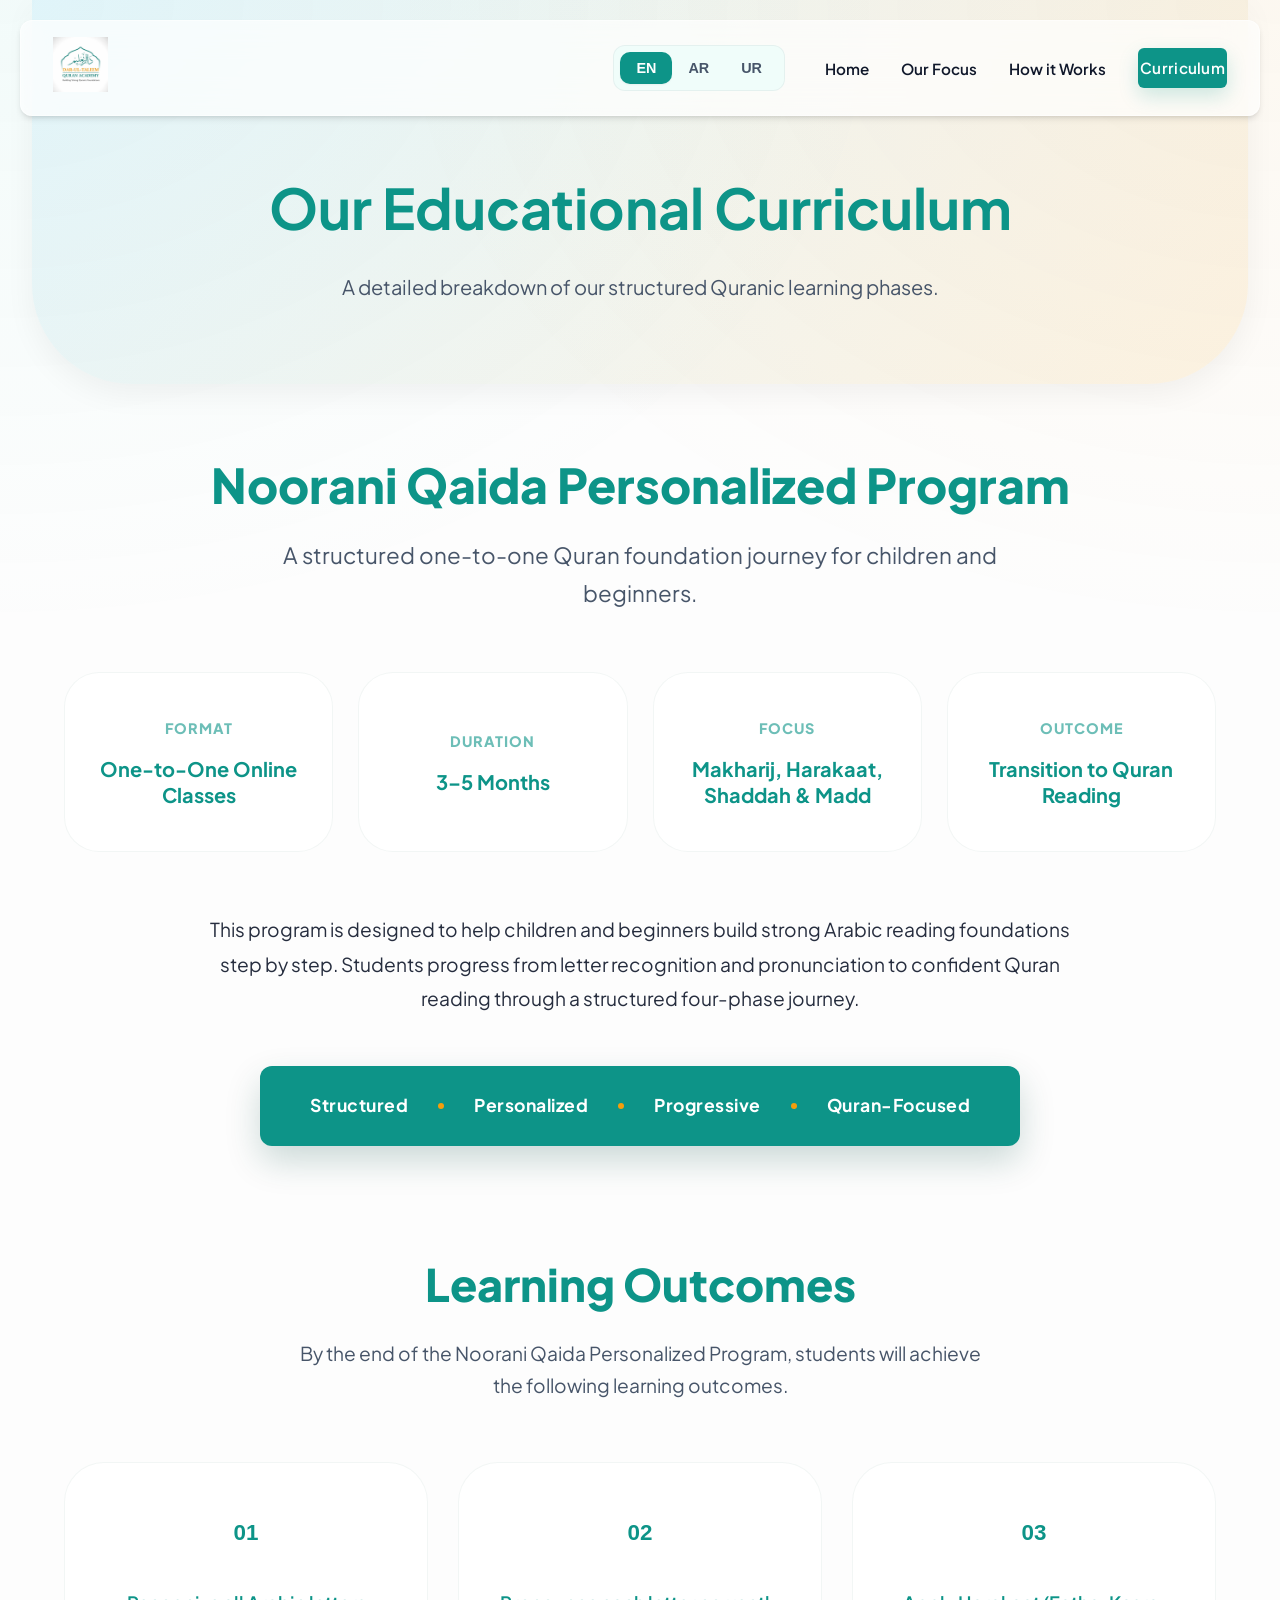
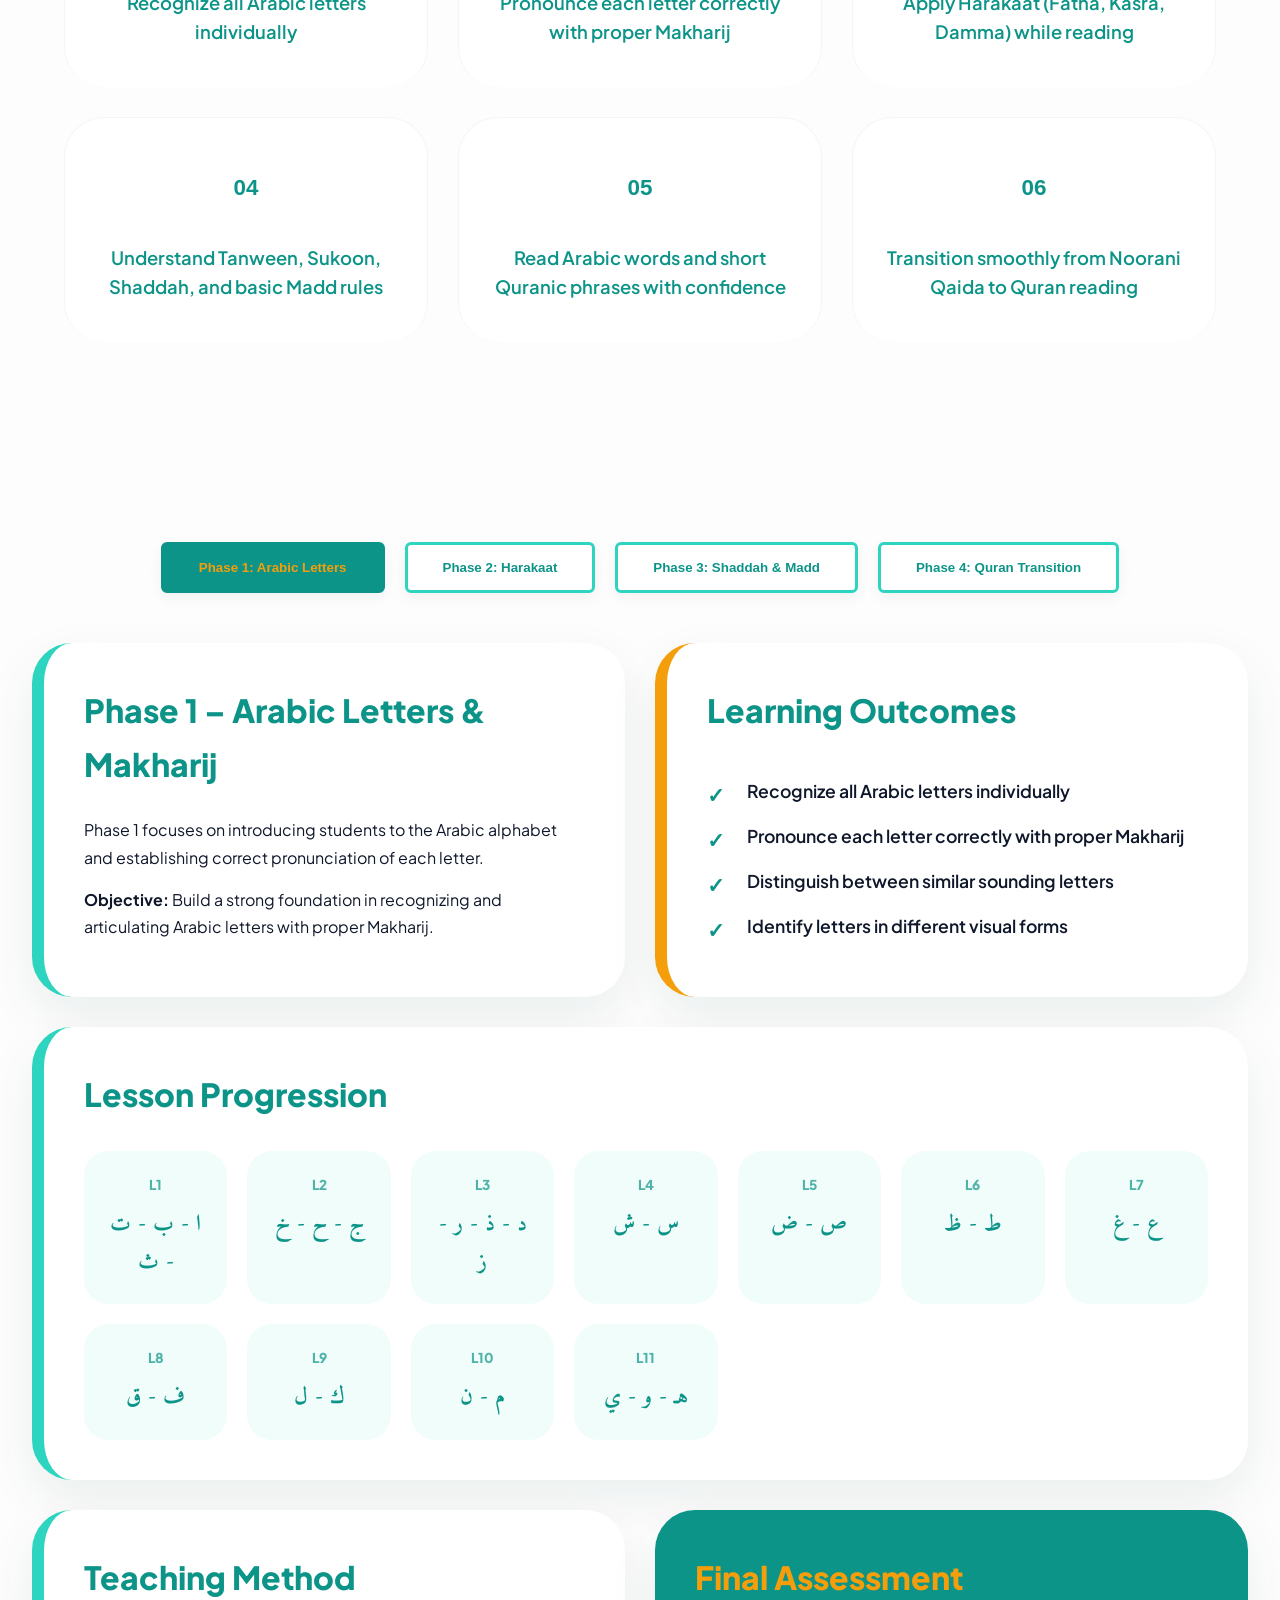
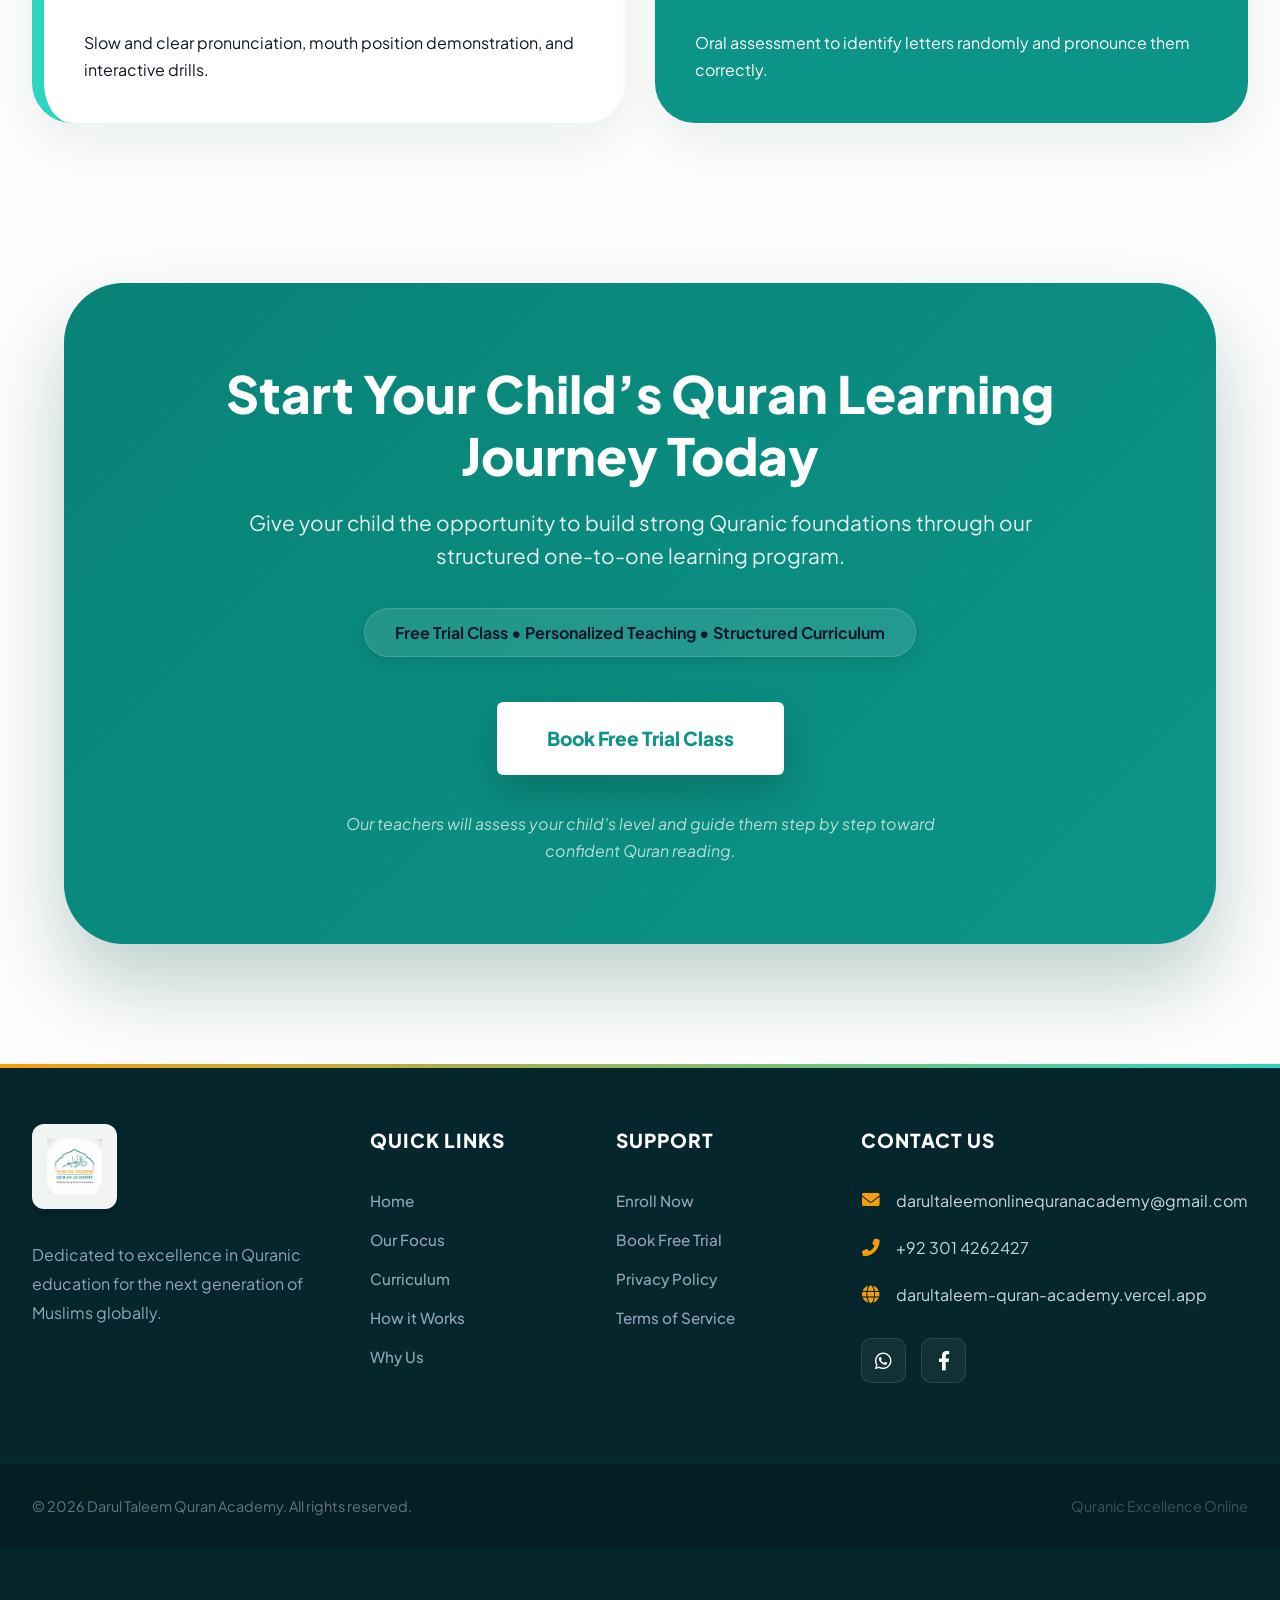
==== commit b11824f7: "Add files via upload" ====
--- a/curriculum.html
+++ b/curriculum.html
@@ -11,6 +11,7 @@
     <link
         href="https://fonts.googleapis.com/css2?family=Plus+Jakarta+Sans:wght@400;500;600;700;800&family=Amiri:wght@400;700&display=swap"
         rel="stylesheet">
+    <link rel="stylesheet" href="https://cdnjs.cloudflare.com/ajax/libs/font-awesome/6.0.0/css/all.min.css">
 </head>
 
 <body class="curriculum-page">
@@ -484,11 +485,86 @@
         </section>
     </main>
 
-    <footer id="contact">
-        <!-- Reusing index footer style via CSS class -->
-        <div class="container footer-bottom">
-            <p data-i18n="footer_rights">© 2026 Darul Taleem Quran Academy. All rights reserved.</p>
-            <a href="index.html" style="color: white; margin-top: 10px; display: inline-block;">Back to Home</a>
+    <footer>
+        <div class="container">
+            <div class="footer-grid">
+                <!-- Info Column -->
+                <div class="footer-col footer-info">
+                    <div class="footer-logo-container">
+                        <img src="DarulTaleemQuranAcademy Logo.png" alt="Darul Taleem Quran Academy"
+                            class="footer-logo">
+                    </div>
+                    <p data-i18n="footer_about">Dedicated to excellence in Quranic education for the next generation of
+                        Muslims globally. We provide structured online classes tailored to your child's pace.</p>
+                </div>
+
+                <!-- Quick Links Column -->
+                <div class="footer-col">
+                    <h4 data-i18n="footer_links">Quick Links</h4>
+                    <ul class="footer-links-list">
+                        <li><a href="index.html#hero" data-i18n="nav_home">Home</a></li>
+                        <li><a href="index.html#focus" data-i18n="nav_focus">Our Focus</a></li>
+                        <li><a href="curriculum.html" data-i18n="nav_curriculum">Curriculum</a></li>
+                        <li><a href="how-it-works.html" data-i18n="nav_how_it_works">How it Works</a></li>
+                        <li><a href="index.html#why-us" data-i18n="nav_why">Why Us</a></li>
+                    </ul>
+                </div>
+
+                <!-- Support Column -->
+                <div class="footer-col">
+                    <h4 data-i18n="footer_support">Support</h4>
+                    <ul class="footer-links-list">
+                        <li><a href="trial.html" data-i18n="nav_enroll">Enroll Now</a></li>
+                        <li><a href="trial.html" data-i18n="btn_trial">Book Free Trial</a></li>
+                        <li><a href="#" data-i18n="privacy_policy">Privacy Policy</a></li>
+                        <li><a href="#" data-i18n="terms_service">Terms of Service</a></li>
+                    </ul>
+                </div>
+
+                <!-- Contact Column -->
+                <div class="footer-col">
+                    <h4 data-i18n="footer_contact_title">Contact Us</h4>
+                    <ul class="contact-info-list">
+                        <li>
+                            <a href="mailto:darultaleemonlinequranacademy@gmail.com" class="contact-item">
+                                <i class="fas fa-envelope"></i>
+                                <span>darultaleemonlinequranacademy@gmail.com</span>
+                            </a>
+                        </li>
+                        <li>
+                            <a href="tel:+923014262427" class="contact-item">
+                                <i class="fas fa-phone-alt"></i>
+                                <span>+92 301 4262427</span>
+                            </a>
+                        </li>
+                        <li>
+                            <a href="https://darultaleem-quran-academy.vercel.app/" class="contact-item"
+                                target="_blank">
+                                <i class="fas fa-globe"></i>
+                                <span>darultaleem-quran-academy.vercel.app</span>
+                            </a>
+                        </li>
+                    </ul>
+                    <div class="footer-socials">
+                        <a href="https://wa.me/923014262427" class="social-icon wa" target="_blank">
+                            <i class="fab fa-whatsapp"></i>
+                        </a>
+                        <a href="https://web.facebook.com/darultaleemquranacademy" class="social-icon fb"
+                            target="_blank">
+                            <i class="fab fa-facebook-f"></i>
+                        </a>
+                    </div>
+                </div>
+            </div>
+        </div>
+
+        <div class="footer-bottom-bar">
+            <div class="container bottom-content">
+                <p data-i18n="footer_rights">© 2026 Darul Taleem Quran Academy. All rights reserved.</p>
+                <div class="footer-bottom-links">
+                    <span style="opacity: 0.6;">Quranic Excellence Online</span>
+                </div>
+            </div>
         </div>
     </footer>
 
--- a/styles.css
+++ b/styles.css
@@ -27,8 +27,10 @@
     /* Gold glow */
 
     --transition: all 0.4s cubic-bezier(0.4, 0, 0.2, 1);
-    --radius-lg: 24px;
-    --radius-xl: 40px;
+    --radius-lg: 12px;
+    --radius-xl: 16px;
+    --radius-btn: 6px;
+    /* Even cleaner minimal rounding */
 }
 
 * {
@@ -111,7 +113,7 @@
     display: flex;
     background: var(--bg-light);
     padding: 6px;
-    border-radius: 50px;
+    border-radius: 12px;
     border: 1px solid rgba(15, 23, 42, 0.05);
 }
 
@@ -119,7 +121,7 @@
     border: none;
     background: transparent;
     padding: 8px 16px;
-    border-radius: 50px;
+    border-radius: 10px;
     cursor: pointer;
     font-size: 0.9rem;
     font-weight: 700;
@@ -174,33 +176,38 @@
 
 /* Buttons */
 .btn-primary {
-    background: var(--secondary-color);
-    color: var(--primary-color);
-    padding: 16px 35px;
-    border-radius: 100px;
-    font-weight: 800;
-    font-size: 1.05rem;
-    letter-spacing: 0.5px;
+    background: var(--primary-color);
+    color: var(--white) !important;
+    /* Ensure text is always white */
+    padding: 12px 28px;
+    border-radius: var(--radius-btn);
+    font-weight: 800;
+    font-family: 'Plus Jakarta Sans', sans-serif;
+    font-size: 0.95rem;
+    letter-spacing: 0.3px;
     text-decoration: none;
-    box-shadow: 0 10px 25px rgba(245, 158, 11, 0.35);
-    transition: var(--transition);
-    display: inline-block;
+    box-shadow: 0 8px 20px rgba(13, 148, 136, 0.2);
+    transition: var(--transition);
+    display: inline-flex;
+    align-items: center;
+    justify-content: center;
     border: 2px solid transparent;
 }
 
 .btn-primary:hover {
-    transform: translateY(-5px);
-    box-shadow: 0 20px 40px rgba(245, 158, 11, 0.45);
-    background: var(--white);
-    border-color: var(--secondary-color);
+    transform: translateY(-4px);
+    box-shadow: 0 15px 30px rgba(13, 148, 136, 0.3);
+    background: #0b7a6d;
+    /* Slightly darker teal */
+    border-color: #0b7a6d;
 }
 
 .btn-secondary {
     background: transparent;
     color: var(--primary-color);
     padding: 16px 35px;
-    border-radius: 100px;
-    font-weight: 800;
+    border-radius: var(--radius-btn);
+    font-weight: 700;
     font-size: 1.05rem;
     text-decoration: none;
     border: 2px solid var(--primary-color);
@@ -209,10 +216,9 @@
 }
 
 .btn-secondary:hover {
-    background: var(--primary-color);
-    color: var(--white);
-    transform: translateY(-5px);
-    box-shadow: 0 15px 30px rgba(15, 23, 42, 0.15);
+    background: rgba(13, 148, 136, 0.05);
+    transform: translateY(-4px);
+    box-shadow: 0 8px 20px rgba(13, 148, 136, 0.08);
 }
 
 /* Hero Section - Premium Split Layout */
@@ -513,7 +519,7 @@
     background: var(--primary-color);
     color: var(--white);
     padding: 25px 50px;
-    border-radius: 100px;
+    border-radius: var(--radius-lg);
     display: inline-flex;
     align-items: center;
     gap: 30px;
@@ -643,7 +649,7 @@
 
 .tab-btn {
     padding: 15px 35px;
-    border-radius: 50px;
+    border-radius: var(--radius-btn);
     border: 3px solid var(--accent-blue);
     background: white;
     color: var(--primary-color);
@@ -867,22 +873,22 @@
 
 .cta-btn-prominent {
     display: inline-block;
-    background: var(--secondary-color);
-    color: var(--primary-color);
-    padding: 22px 55px;
-    border-radius: 100px;
+    background: var(--white);
+    color: var(--primary-color);
+    padding: 20px 50px;
+    border-radius: var(--radius-btn);
     text-decoration: none;
-    font-size: 1.25rem;
-    font-weight: 800;
-    box-shadow: 0 15px 35px rgba(251, 192, 45, 0.3);
+    font-size: 1.2rem;
+    font-weight: 800;
+    box-shadow: 0 15px 40px rgba(0, 0, 0, 0.2);
     transition: var(--transition);
     margin-bottom: 35px;
 }
 
 .cta-btn-prominent:hover {
     transform: scale(1.05) translateY(-5px);
-    box-shadow: 0 20px 45px rgba(251, 192, 45, 0.4);
-    background: #FFD54F;
+    box-shadow: 0 20px 50px rgba(0, 0, 0, 0.3);
+    background: var(--bg-light);
 }
 
 .cta-footer-text {
@@ -948,96 +954,176 @@
     margin: 0 auto;
 }
 
-.process-section {
-    margin-bottom: 120px;
-}
-
-.process-visual-grid {
+/* --- PREMIUM TIMELINE PRESENTATION (HOW IT WORKS) --- */
+.timeline-section {
+    padding: 80px 0;
+    background: radial-gradient(circle at top right, rgba(13, 148, 136, 0.03), transparent),
+        radial-gradient(circle at bottom left, rgba(245, 158, 11, 0.03), transparent);
+    position: relative;
+    overflow: hidden;
+}
+
+.timeline-container {
+    position: relative;
+    max-width: 1200px;
+    margin: 80px auto 0;
+    padding: 20px 0;
+}
+
+/* Connecting Line - Desktop */
+.timeline-container::before {
+    content: '';
+    position: absolute;
+    top: 55px;
+    /* Aligned with points */
+    left: 10%;
+    right: 10%;
+    height: 3px;
+    background: linear-gradient(90deg,
+            rgba(13, 148, 136, 0.1) 0%,
+            rgba(13, 148, 136, 0.4) 50%,
+            rgba(13, 148, 136, 0.1) 100%);
+    border-radius: 5px;
+    z-index: 1;
+}
+
+.timeline-grid {
     display: grid;
-    grid-template-columns: repeat(2, 1fr);
-    gap: 40px;
-}
-
-.process-step-card {
-    background: white;
-    padding: 60px;
-    border-radius: 50px;
-    box-shadow: var(--shadow-soft);
-    border: 1px solid rgba(0, 77, 64, 0.05);
-    position: relative;
-    transition: var(--transition);
-    border-bottom: 8px solid var(--accent-mint);
-    overflow: hidden;
-}
-
-.process-step-card:hover {
-    transform: translateY(-15px);
-    box-shadow: 0 30px 60px rgba(0, 77, 64, 0.12);
-}
-
-.process-step-card.alternate {
-    border-bottom-color: var(--secondary-color);
-}
-
-.step-header {
-    display: flex;
-    justify-content: space-between;
-    align-items: center;
-    margin-bottom: 35px;
-}
-
-.step-num {
-    font-size: 5rem;
-    font-weight: 900;
-    color: var(--primary-color);
-    opacity: 0.08;
-    line-height: 1;
-    font-family: 'Outfit', sans-serif;
-}
-
-.step-icon {
-    width: 80px;
-    height: 80px;
-    background: var(--bg-mint-light);
-    border-radius: 30px;
+    grid-template-columns: repeat(4, 1fr);
+    gap: 30px;
+    position: relative;
+    z-index: 2;
+}
+
+.timeline-item {
+    text-align: center;
+    position: relative;
+    padding: 0 10px;
+    transition: var(--transition);
+}
+
+.timeline-point {
+    width: 75px;
+    height: 75px;
+    background: var(--white);
+    border: 3px solid var(--primary-color);
+    border-radius: 50%;
+    margin: 0 auto 35px;
     display: flex;
     align-items: center;
     justify-content: center;
-    font-size: 2.5rem;
-    box-shadow: inset 0 2px 10px rgba(0, 0, 0, 0.05);
-}
-
-.process-step-card h2 {
-    font-size: 2rem;
-    color: var(--primary-color);
-    margin-bottom: 20px;
-    font-weight: 800;
-}
-
-.process-step-card p {
-    font-size: 1.25rem;
+    font-size: 1.8rem;
+    color: var(--primary-color);
+    box-shadow: 0 12px 30px rgba(13, 148, 136, 0.15);
+    position: relative;
+    z-index: 3;
+    transition: all 0.5s cubic-bezier(0.175, 0.885, 0.32, 1.275);
+}
+
+.timeline-item:hover .timeline-point {
+    background: var(--primary-color);
+    color: var(--white);
+    transform: scale(1.15) rotate(5deg);
+    box-shadow: 0 15px 40px rgba(13, 148, 136, 0.25);
+}
+
+.timeline-item:nth-child(even) .timeline-point {
+    border-color: var(--secondary-color);
+    color: var(--secondary-color);
+    box-shadow: 0 12px 30px rgba(245, 158, 11, 0.1);
+}
+
+.timeline-item:nth-child(even):hover .timeline-point {
+    background: var(--secondary-color);
+    color: var(--white);
+    box-shadow: 0 15px 40px rgba(245, 158, 11, 0.2);
+}
+
+.step-label {
+    position: absolute;
+    top: -45px;
+    left: 50%;
+    transform: translateX(-50%);
+    background: rgba(13, 148, 136, 0.08);
+    color: var(--primary-color);
+    padding: 5px 15px;
+    border-radius: 30px;
+    font-size: 0.85rem;
+    font-weight: 800;
+    text-transform: uppercase;
+    letter-spacing: 1px;
+}
+
+.timeline-item:nth-child(even) .step-label {
+    background: rgba(245, 158, 11, 0.08);
+    color: var(--secondary-color);
+}
+
+.timeline-content {
+    padding: 0 15px;
+}
+
+.timeline-content h3 {
+    font-size: 1.35rem;
     color: var(--text-dark);
-    line-height: 1.8;
-    opacity: 0.8;
-}
-
-@media (max-width: 900px) {
-    .process-visual-grid {
+    margin-bottom: 15px;
+    font-weight: 800;
+    line-height: 1.3;
+}
+
+.timeline-content p {
+    color: var(--text-muted);
+    font-size: 1.05rem;
+    line-height: 1.7;
+}
+
+/* Responsive Timeline */
+@media (max-width: 1024px) {
+    .timeline-container::before {
+        display: none;
+    }
+
+    .timeline-grid {
         grid-template-columns: 1fr;
-    }
-
-    .how-hero h1 {
-        font-size: 2.5rem;
-    }
-
-    .how-hero {
-        padding: 60px 20px;
-        border-radius: 0 0 50px 50px;
-    }
-
-    .process-step-card {
-        padding: 40px;
-        border-radius: 40px;
+        max-width: 600px;
+        margin: 0 auto;
+        gap: 60px;
+    }
+
+    .timeline-item {
+        display: flex;
+        align-items: flex-start;
+        text-align: left;
+        gap: 30px;
+    }
+
+    .timeline-point {
+        flex-shrink: 0;
+        margin: 0;
+        width: 65px;
+        height: 65px;
+        font-size: 1.5rem;
+    }
+
+    .step-label {
+        position: static;
+        transform: none;
+        display: inline-block;
+        margin-bottom: 10px;
+    }
+
+    .timeline-item::after {
+        content: '';
+        position: absolute;
+        top: 65px;
+        left: 32px;
+        width: 2px;
+        height: calc(100% + 15px);
+        background: rgba(13, 148, 136, 0.15);
+    }
+
+    .timeline-item:last-child::after {
+        display: none;
     }
 }
 
@@ -1229,19 +1315,30 @@
     margin: 0 auto;
 }
 
+/* Section Backgrounds & Spacing */
+section {
+    padding: 80px 0;
+    position: relative;
+    z-index: 2;
+}
+
+.section-white {
+    background-color: var(--white);
+}
+
+.section-soft {
+    background-color: var(--bg-light);
+    border-top: 1px solid rgba(13, 148, 136, 0.05);
+    border-bottom: 1px solid rgba(13, 148, 136, 0.05);
+}
+
 /* Homepage Redesign Styling (Premium Royal Theme) */
 .why-us-section {
-    padding: 120px 0;
-    position: relative;
-    z-index: 2;
-    background: linear-gradient(180deg, var(--white) 0%, var(--bg-light) 50%, var(--white) 100%);
-}
-
-.how-home-section,
+    padding: 80px 0;
+}
+
 .faq-section {
-    padding: 100px 0;
-    position: relative;
-    z-index: 2;
+    padding: 80px 0;
 }
 
 /* Why Us Grid - Glassmorphism & Staggered */
@@ -1268,7 +1365,7 @@
 
 /* Stagger every even card */
 .why-card:nth-child(even) {
-    transform: translateY(40px);
+    transform: translateY(20px);
 }
 
 .why-card::after {
@@ -1345,96 +1442,6 @@
     line-height: 1.6;
 }
 
-/* How It Works (Home) - Clean Bright Version */
-.how-home-section {
-    background: var(--white);
-    border-radius: var(--radius-xl);
-    padding: 120px 40px;
-    margin: 80px auto;
-    color: var(--text-dark);
-    position: relative;
-    overflow: hidden;
-    box-shadow: var(--shadow-md);
-    border: 1px solid rgba(13, 148, 136, 0.1);
-}
-
-.how-home-section::before {
-    content: '';
-    position: absolute;
-    top: -50%;
-    left: -50%;
-    width: 200%;
-    height: 200%;
-    background: radial-gradient(circle, rgba(45, 212, 191, 0.08) 0%, transparent 60%);
-    pointer-events: none;
-}
-
-.how-home-section .section-header h2 {
-    color: var(--primary-color);
-}
-
-.how-home-grid {
-    display: grid;
-    grid-template-columns: repeat(auto-fit, minmax(300px, 1fr));
-    gap: 40px;
-    margin-top: 60px;
-    position: relative;
-    z-index: 2;
-}
-
-.home-step-card {
-    background: var(--bg-light);
-    padding: 60px 40px;
-    border-radius: var(--radius-lg);
-    position: relative;
-    box-shadow: var(--shadow-sm);
-    text-align: left;
-    border: 1px solid rgba(13, 148, 136, 0.1);
-    border-left: 4px solid var(--primary-color);
-    transition: var(--transition);
-}
-
-.home-step-card.alternate {
-    border-left-color: var(--secondary-color);
-}
-
-.home-step-card:hover {
-    transform: translateY(-8px);
-    box-shadow: var(--shadow-md);
-}
-
-.home-step-num {
-    font-size: 6rem;
-    font-weight: 900;
-    color: var(--primary-color);
-    opacity: 0.1;
-    position: absolute;
-    top: 10px;
-    right: 20px;
-    left: auto;
-    font-family: 'Plus Jakarta Sans', sans-serif;
-    line-height: 1;
-}
-
-[dir="rtl"] .home-step-num {
-    right: auto;
-    left: 20px;
-}
-
-.home-step-card h3 {
-    font-size: 2rem;
-    color: var(--primary-color);
-    margin-bottom: 15px;
-    margin-top: 10px;
-    font-weight: 800;
-}
-
-.home-step-card p {
-    font-size: 1.15rem;
-    color: var(--text-dark);
-    line-height: 1.7;
-}
-
 /* FAQ Section */
 .faq-grid {
     display: grid;
@@ -1458,26 +1465,181 @@
     background: var(--white);
 }
 
-.faq-item h4 {
-    font-size: 1.3rem;
-    color: var(--primary-color);
-    margin-bottom: 15px;
-    font-weight: 800;
-}
-
-.faq-item p {
+/* --- REFINED PREMIUM FOOTER (NIGHT TEAL THEME) --- */
+footer {
+    background: #06262d;
+    /* Deep Night Teal - Soft on eyes */
+    color: #cbd5e1;
+    /* Slate 300 - Readable but soft */
+    padding: 100px 0 0 0;
+    position: relative;
+    font-family: 'Plus Jakarta Sans', sans-serif;
+}
+
+footer::before {
+    content: '';
+    position: absolute;
+    top: 0;
+    left: 0;
+    width: 100%;
+    height: 4px;
+    background: linear-gradient(90deg, var(--secondary-color), var(--accent-blue));
+}
+
+.footer-grid {
+    display: grid;
+    grid-template-columns: 1.5fr 1fr 1fr 1.2fr;
+    gap: 60px;
+    margin-bottom: 80px;
+}
+
+.footer-logo-container {
+    background: rgba(255, 255, 255, 0.95);
+    padding: 15px;
+    border-radius: 12px;
+    display: inline-block;
+    margin-bottom: 25px;
+    box-shadow: 0 8px 20px rgba(0, 0, 0, 0.2);
+}
+
+.footer-logo {
+    height: 55px;
+    width: auto;
+    display: block;
+}
+
+.footer-info p {
+    color: #94a3b8;
+    font-size: 1rem;
+    line-height: 1.8;
+    max-width: 300px;
+}
+
+.footer-col h4 {
+    color: var(--white);
+    font-size: 1.2rem;
+    font-weight: 800;
+    margin-bottom: 30px;
+    text-transform: uppercase;
+    letter-spacing: 1px;
+}
+
+.footer-links-list {
+    list-style: none;
+}
+
+.footer-links-list li {
+    margin-bottom: 12px;
+}
+
+.footer-links-list a {
+    color: #94a3b8;
+    text-decoration: none;
+    transition: var(--transition);
+    font-size: 0.95rem;
+    font-weight: 500;
+}
+
+.footer-links-list a:hover {
+    color: var(--secondary-color);
+    padding-left: 8px;
+}
+
+.contact-info-list {
+    list-style: none;
+}
+
+.contact-info-list li {
+    margin-bottom: 20px;
+}
+
+.contact-item {
+    display: flex;
+    align-items: center;
+    gap: 15px;
+    text-decoration: none;
+    color: #cbd5e1;
+    transition: var(--transition);
+}
+
+.contact-item i {
+    color: var(--secondary-color);
     font-size: 1.1rem;
-    color: var(--text-muted);
-    line-height: 1.7;
-}
-
-@media (max-width: 900px) {
-    .faq-grid {
+    width: 20px;
+    text-align: center;
+}
+
+.contact-item:hover {
+    color: var(--white);
+    transform: translateX(5px);
+}
+
+.footer-socials {
+    display: flex;
+    gap: 15px;
+    margin-top: 30px;
+}
+
+.social-icon {
+    width: 45px;
+    height: 45px;
+    background: rgba(255, 255, 255, 0.05);
+    border: 1px solid rgba(255, 255, 255, 0.1);
+    border-radius: 10px;
+    display: flex;
+    align-items: center;
+    justify-content: center;
+    color: var(--white);
+    text-decoration: none;
+    transition: var(--transition);
+    font-size: 1.2rem;
+}
+
+.social-icon.wa:hover {
+    background: #25D366;
+    border-color: #25D366;
+    box-shadow: 0 0 20px rgba(37, 211, 102, 0.4);
+}
+
+.social-icon.fb:hover {
+    background: #1877F2;
+    border-color: #1877F2;
+    box-shadow: 0 0 20px rgba(24, 119, 242, 0.4);
+}
+
+.social-icon:hover {
+    transform: translateY(-5px);
+}
+
+.footer-bottom-bar {
+    background: rgba(0, 0, 0, 0.2);
+    padding: 30px 0;
+    border-top: 1px solid rgba(255, 255, 255, 0.05);
+}
+
+.bottom-content {
+    display: flex;
+    justify-content: space-between;
+    align-items: center;
+    color: #64748b;
+    font-size: 0.9rem;
+}
+
+@media (max-width: 950px) {
+    .footer-grid {
+        grid-template-columns: 1fr 1fr;
+        gap: 40px;
+    }
+}
+
+@media (max-width: 600px) {
+    .footer-grid {
         grid-template-columns: 1fr;
     }
 
-    .how-home-section {
-        padding: 60px 20px;
-        border-radius: 40px;
+    .bottom-content {
+        flex-direction: column;
+        gap: 15px;
+        text-align: center;
     }
 }
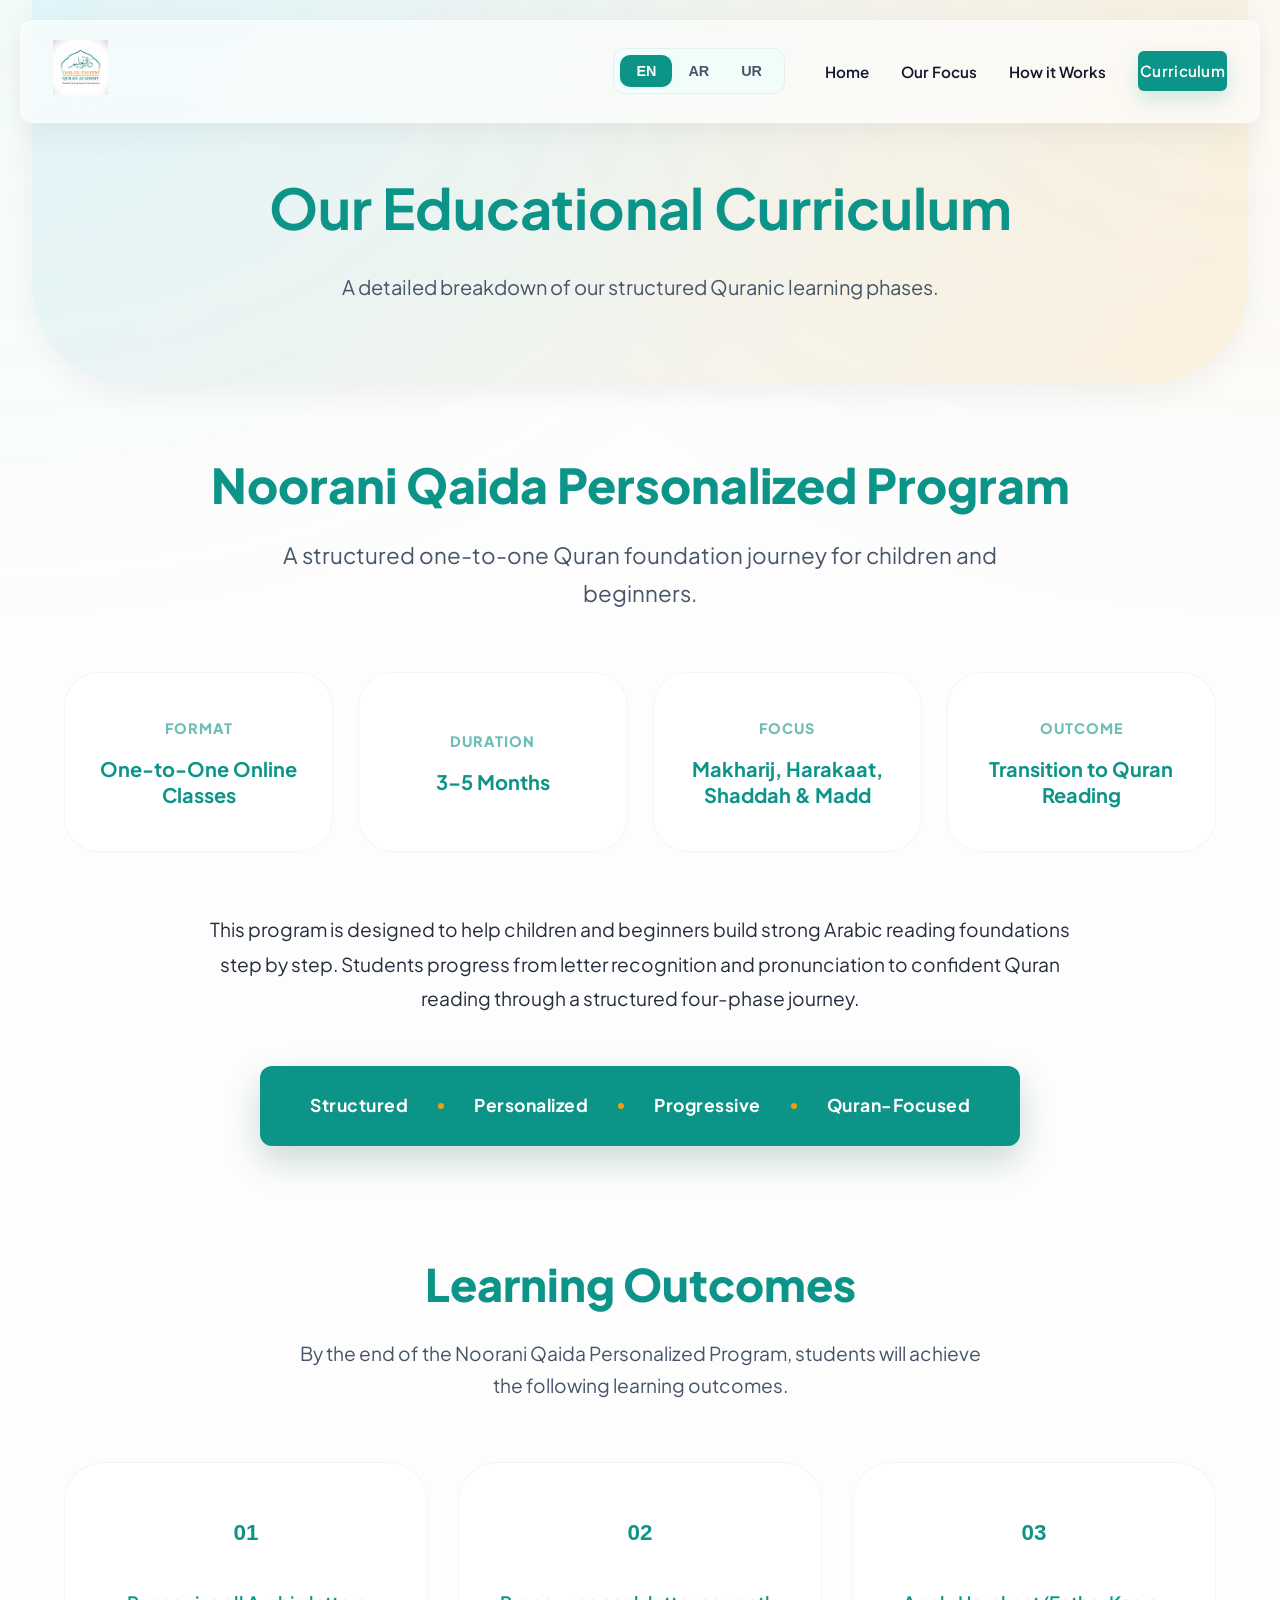
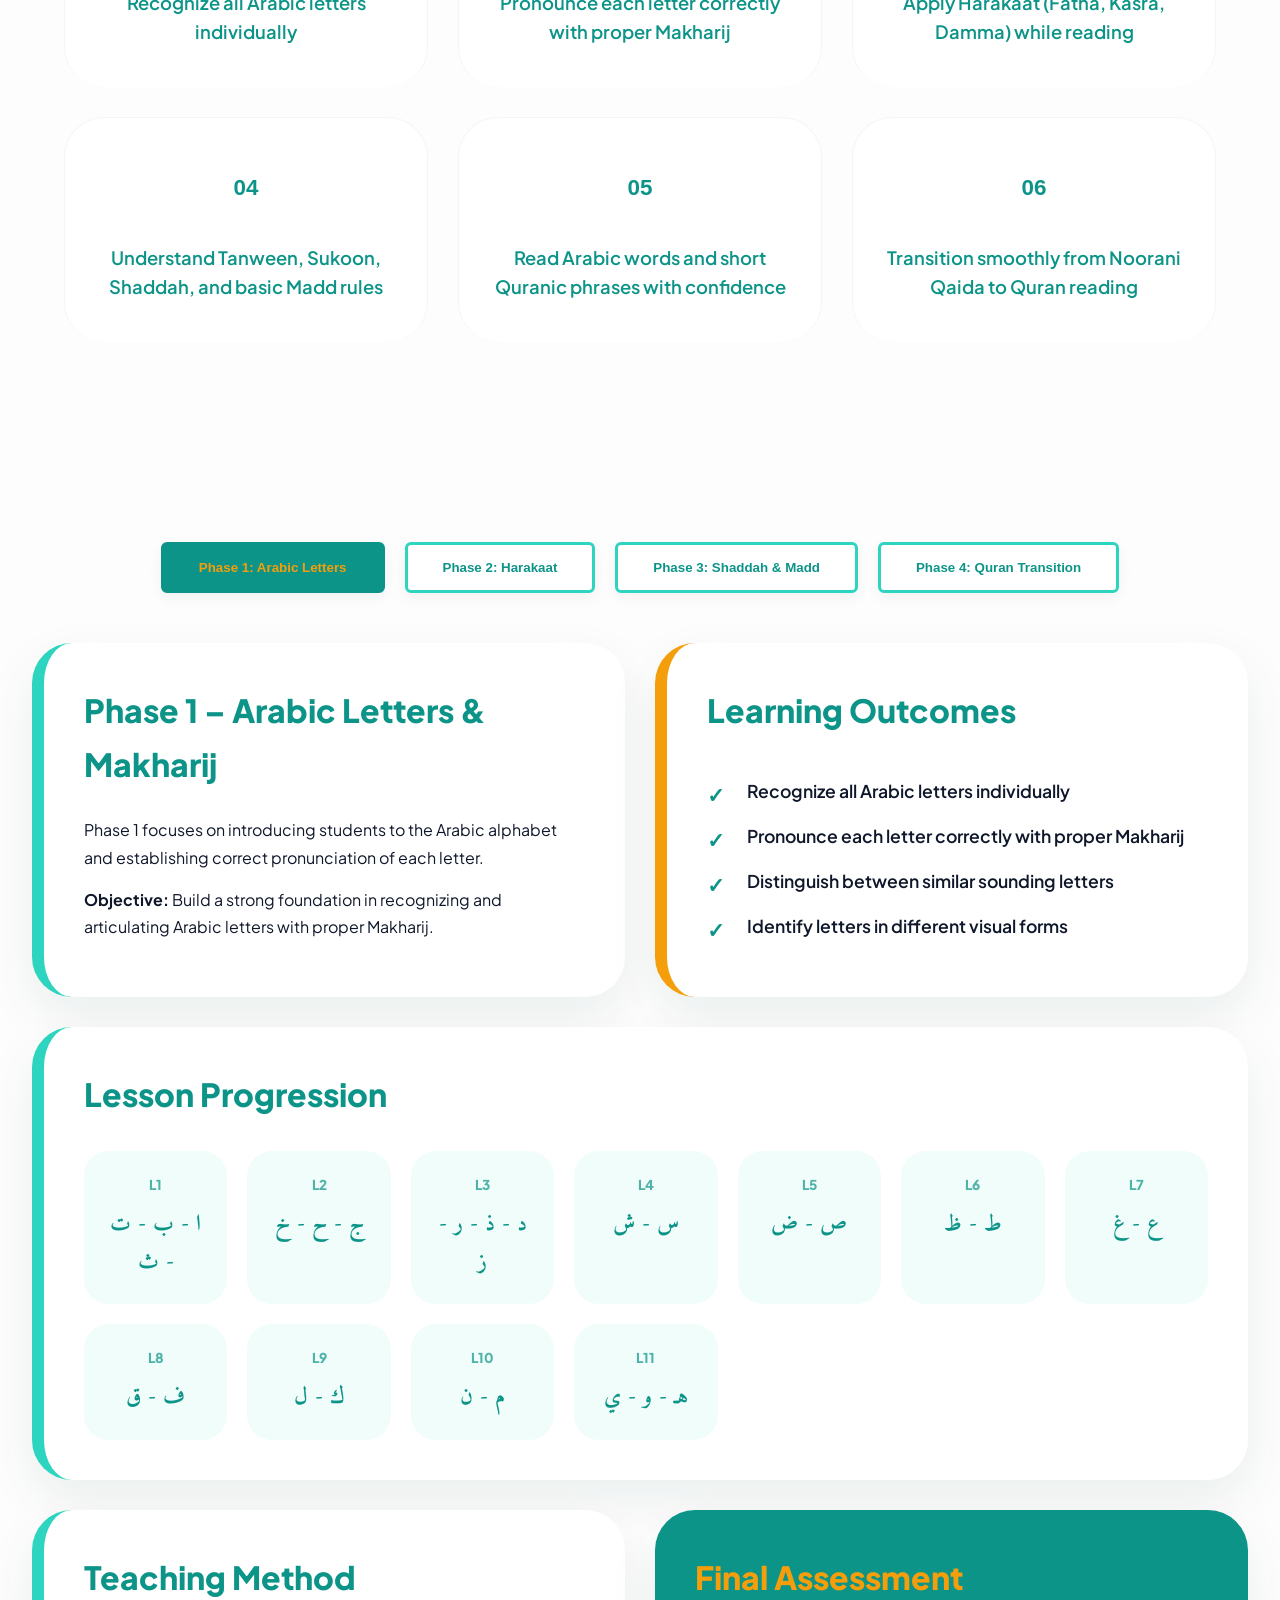
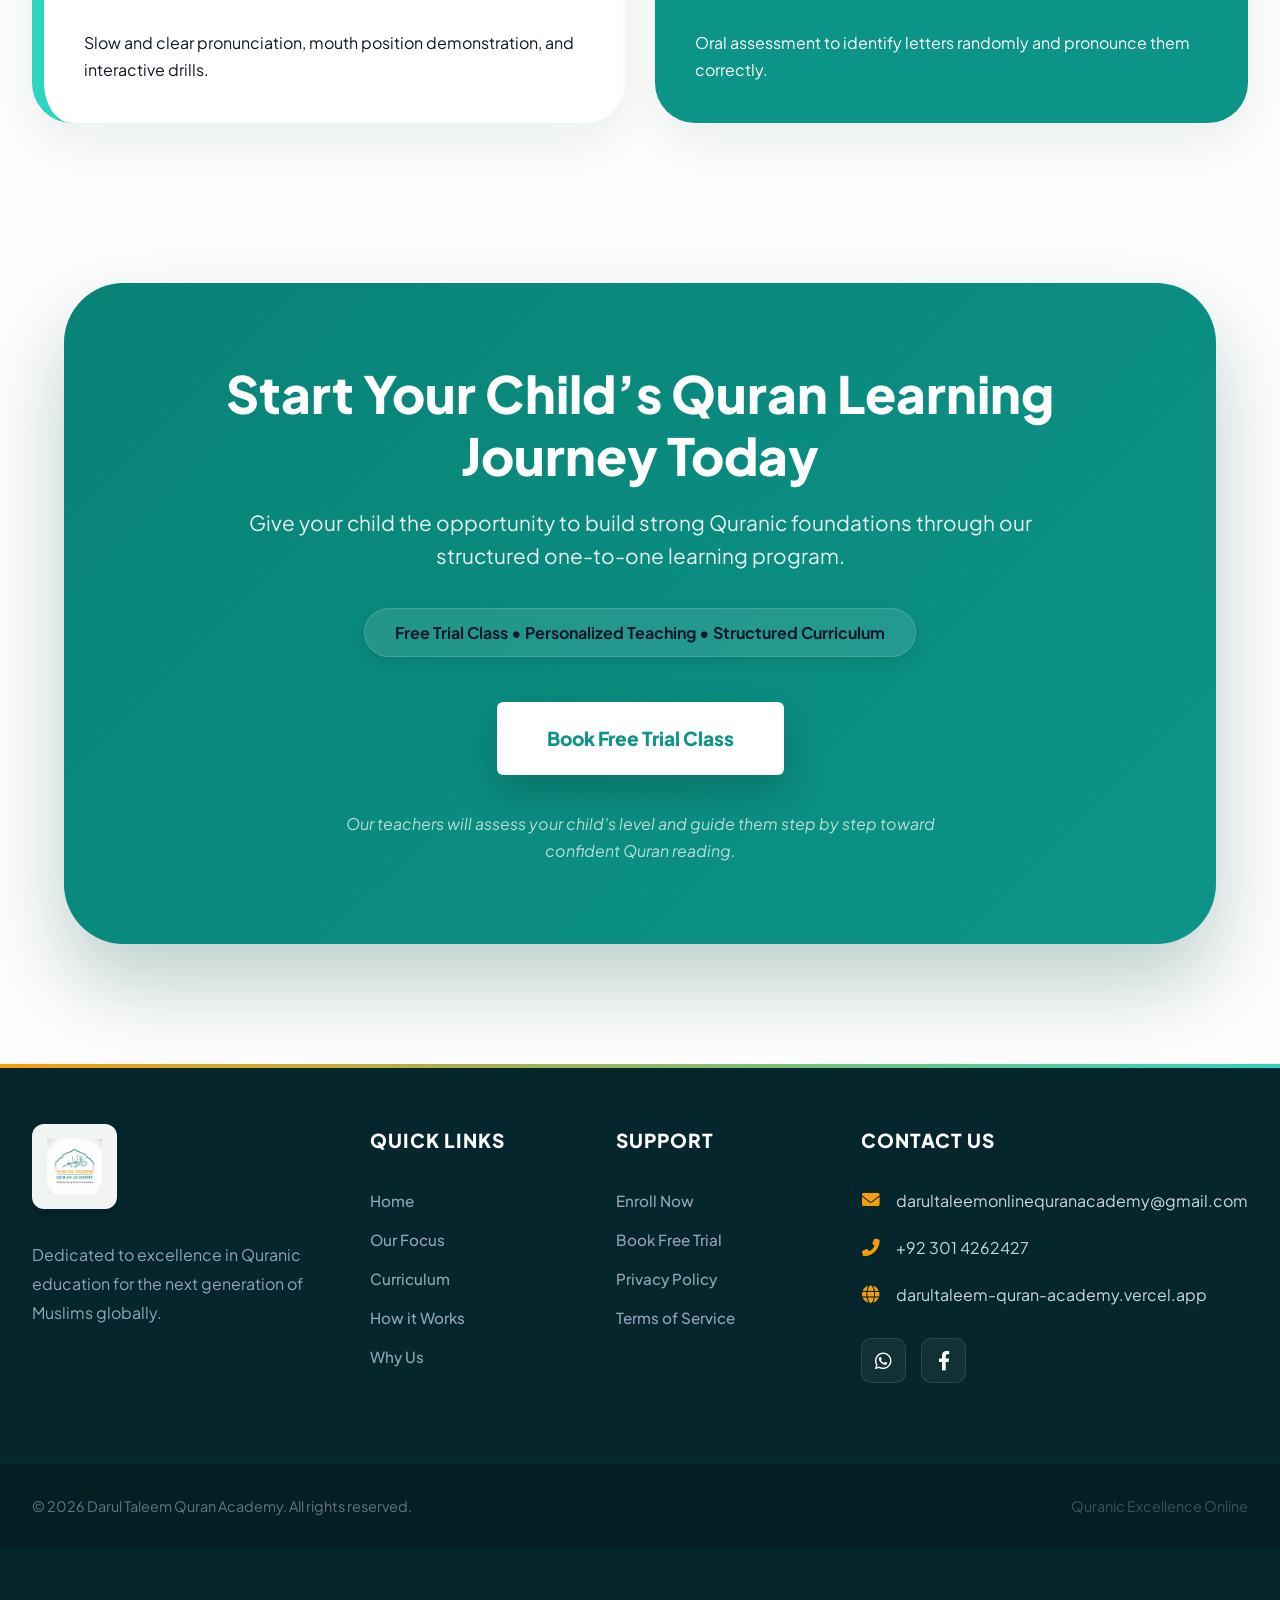
==== commit 2a642343: "Add files via upload" ====
--- a/curriculum.html
+++ b/curriculum.html
@@ -26,6 +26,10 @@
                     <button class="lang-btn" data-lang="ar">AR</button>
                     <button class="lang-btn" data-lang="ur">UR</button>
                 </div>
+
+                <button id="mobile-menu-btn" class="mobile-menu-btn">
+                    <i class="fas fa-bars"></i>
+                </button>
                 <ul class="nav-links">
                     <li><a href="index.html" data-i18n="nav_home">Home</a></li>
                     <li><a href="index.html#focus" data-i18n="nav_focus">Our Focus</a></li>
@@ -92,7 +96,7 @@
                     will achieve the following learning outcomes.</p>
             </div>
 
-            <div class="outcomes-grid">
+            <div class="outcomes-grid reveal reveal-stagger">
                 <div class="outcome-visual-card">
                     <div class="outcome-icon">
                         <span class="icon-number">01</span>
@@ -487,7 +491,7 @@
 
     <footer>
         <div class="container">
-            <div class="footer-grid">
+            <div class="footer-grid reveal reveal-stagger">
                 <!-- Info Column -->
                 <div class="footer-col footer-info">
                     <div class="footer-logo-container">
--- a/styles.css
+++ b/styles.css
@@ -71,10 +71,10 @@
 
 /* Header & Nav - Glassmorphism Floating */
 header {
-    background: rgba(255, 255, 255, 0.7);
-    backdrop-filter: blur(16px);
-    -webkit-backdrop-filter: blur(16px);
-    padding: 1rem 0;
+    background: rgba(255, 255, 255, 0.6);
+    backdrop-filter: blur(25px);
+    -webkit-backdrop-filter: blur(25px);
+    padding: 1.2rem 0;
     position: fixed;
     width: calc(100% - 40px);
     top: 20px;
@@ -82,9 +82,15 @@
     right: 20px;
     border-radius: var(--radius-lg);
     z-index: 1000;
-    box-shadow: var(--shadow-md);
-    border: 1px solid rgba(255, 255, 255, 0.5);
-    transition: var(--transition);
+    box-shadow: 0 10px 30px rgba(0, 0, 0, 0.05);
+    border: 1px solid rgba(255, 255, 255, 0.4);
+    transition: var(--transition);
+}
+
+.reveal {
+    opacity: 0;
+    transform: translateY(50px);
+    transition: opacity 1.2s cubic-bezier(0.23, 1, 0.32, 1), transform 1.2s cubic-bezier(0.23, 1, 0.32, 1);
 }
 
 nav {
@@ -669,13 +675,25 @@
 
 .reveal {
     opacity: 0;
-    transform: translateY(30px);
-    transition: opacity 0.8s ease, transform 0.8s ease;
+    transform: translateY(40px);
+    transition: opacity 0.8s cubic-bezier(0.165, 0.84, 0.44, 1), transform 1s cubic-bezier(0.165, 0.84, 0.44, 1);
 }
 
 .reveal.active {
     opacity: 1;
     transform: translateY(0);
+}
+
+/* Staggered Children for those with reveal-stagger class */
+.reveal-stagger>* {
+    opacity: 0;
+    transform: translateY(30px) scale(0.95);
+    transition: all 0.8s cubic-bezier(0.165, 0.84, 0.44, 1);
+}
+
+.reveal-stagger.active>* {
+    opacity: 1;
+    transform: translateY(0) scale(1);
 }
 
 .tab-btn.active {
@@ -901,9 +919,16 @@
 }
 
 @media (max-width: 768px) {
+    .curriculum-cta {
+        margin-top: 20px;
+        margin-bottom: 60px;
+        /* Greatly reduced from 120px for mobile */
+    }
+
     .cta-banner {
-        padding: 60px 20px;
-        border-radius: 40px;
+        padding: 40px 20px;
+        /* Reduced from 60px for tighter fit */
+        border-radius: 30px;
     }
 
     .cta-banner h2 {
@@ -1092,17 +1117,21 @@
 
     .timeline-item {
         display: flex;
-        align-items: flex-start;
-        text-align: left;
-        gap: 30px;
+        flex-direction: column;
+        /* Stack vertically to avoid the table-like look */
+        align-items: center;
+        /* Center everything on mobile */
+        text-align: center;
+        gap: 15px;
+        position: relative;
     }
 
     .timeline-point {
         flex-shrink: 0;
-        margin: 0;
-        width: 65px;
-        height: 65px;
-        font-size: 1.5rem;
+        margin: 0 auto;
+        width: 70px;
+        height: 70px;
+        font-size: 1.6rem;
     }
 
     .step-label {
@@ -1113,17 +1142,23 @@
     }
 
     .timeline-item::after {
-        content: '';
-        position: absolute;
-        top: 65px;
-        left: 32px;
-        width: 2px;
-        height: calc(100% + 15px);
-        background: rgba(13, 148, 136, 0.15);
+        display: none;
+        /* Remove connecting lines on mobile where they look messy */
     }
 
     .timeline-item:last-child::after {
         display: none;
+    }
+
+    /* RTL Support for Mobile Timeline */
+    [dir="rtl"] .timeline-item {
+        text-align: right;
+        flex-direction: row-reverse;
+    }
+
+    [dir="rtl"] .timeline-item::after {
+        left: auto;
+        right: 32px;
     }
 }
 
@@ -1625,16 +1660,193 @@
     font-size: 0.9rem;
 }
 
-@media (max-width: 950px) {
+/* --- MOBILE VIEW OPTIMIZATIONS --- */
+.mobile-menu-btn {
+    display: none;
+    background: none;
+    border: none;
+    color: var(--primary-color);
+    font-size: 1.5rem;
+    cursor: pointer;
+    z-index: 1001;
+    transition: var(--transition);
+}
+
+@media (max-width: 1024px) {
+    .container {
+        padding: 0 1.5rem;
+    }
+
     .footer-grid {
         grid-template-columns: 1fr 1fr;
         gap: 40px;
     }
 }
 
-@media (max-width: 600px) {
+@media (max-width: 768px) {
+
+    /* Global Spacing & Typography */
+    section {
+        padding: 40px 0;
+        /* Reduced padding for cleaner look on mobile */
+    }
+
+    .section-header {
+        margin-bottom: 40px;
+    }
+
+    .section-header h2 {
+        font-size: 2.2rem;
+    }
+
+    .section-header p {
+        font-size: 1.1rem;
+    }
+
+    .logo img {
+        height: 45px;
+    }
+
+    /* Floating Header on Mobile */
+    header {
+        top: 0;
+        left: 0;
+        right: 0;
+        width: 100%;
+        border-radius: 0;
+        padding: 0.8rem 0;
+        border-bottom: 1px solid rgba(13, 148, 136, 0.1);
+    }
+
+    .mobile-menu-btn {
+        display: block;
+    }
+
+    /* Mobile Nav Drawer */
+    .nav-links {
+        position: fixed;
+        top: 0;
+        right: -100%;
+        width: 80%;
+        height: 100vh;
+        background: var(--white);
+        flex-direction: column;
+        justify-content: center;
+        align-items: center;
+        gap: 2rem;
+        box-shadow: -10px 0 30px rgba(0, 0, 0, 0.1);
+        transition: 0.5s cubic-bezier(0.4, 0, 0.2, 1);
+        z-index: 999;
+    }
+
+    .nav-links.nav-active {
+        right: 0;
+    }
+
+    .nav-links li {
+        width: 100%;
+        text-align: center;
+    }
+
+    .nav-links a {
+        font-size: 1.2rem;
+        padding: 10px 0;
+        display: block;
+        width: 100%;
+    }
+
+    .nav-links .btn-primary {
+        width: auto;
+        display: inline-block;
+        padding: 12px 30px;
+    }
+
+    /* Hero Section */
+    #hero {
+        padding-top: 120px;
+        text-align: center;
+    }
+
+    .hero-content {
+        flex-direction: column;
+        gap: 40px;
+    }
+
+    .hero-text-area h1 {
+        font-size: 2.5rem;
+        line-height: 1.2;
+    }
+
+    .hero-text-area p {
+        font-size: 1.1rem;
+        max-width: 100%;
+    }
+
+    .hero-btns {
+        justify-content: center;
+    }
+
+    /* Why Us Section */
+    .why-grid {
+        grid-template-columns: 1fr;
+        gap: 50px;
+    }
+
+    .why-card:nth-child(even) {
+        transform: none;
+    }
+
+    /* Timeline Section Override for Home */
+    .timeline-grid {
+        gap: 40px;
+    }
+
+    .timeline-item {
+        padding: 20px;
+        background: var(--white);
+        border-radius: var(--radius-lg);
+        box-shadow: var(--shadow-sm);
+    }
+
+    /* FAQ Section */
+    .faq-grid {
+        grid-template-columns: 1fr;
+    }
+
+    .faq-item {
+        padding: 20px;
+    }
+
+    /* Footer - Redesigned for better categorization */
     .footer-grid {
-        grid-template-columns: 1fr;
+        grid-template-columns: repeat(2, 1fr);
+        /* Split links into two columns */
+        gap: 30px;
+        text-align: left;
+    }
+
+    .footer-info {
+        grid-column: span 2;
+        /* Full width for logo/info at top */
+        text-align: center;
+        margin-bottom: 10px;
+    }
+
+    .footer-info p {
+        margin: 0 auto;
+    }
+
+    .footer-col h4 {
+        margin-bottom: 20px;
+        font-size: 1.1rem;
+    }
+
+    .contact-item {
+        justify-content: flex-start;
+    }
+
+    .footer-socials {
+        justify-content: center;
     }
 
     .bottom-content {
@@ -1642,4 +1854,112 @@
         gap: 15px;
         text-align: center;
     }
+
+    /* RTL specific adjustments for mobile menu */
+    [dir="rtl"] .nav-links {
+        right: auto;
+        left: -100%;
+    }
+
+    [dir="rtl"] .nav-links.nav-active {
+        left: 0;
+    }
+
+    /* Curriculum Page Specifics */
+    .curriculum-hero {
+        padding: 100px 0 60px;
+        border-radius: 0 0 50px 50px;
+    }
+
+    .curriculum-hero h1 {
+        font-size: 2.2rem;
+    }
+
+    .program-header h2 {
+        font-size: 2rem;
+    }
+
+    .program-highlights-grid {
+        grid-template-columns: 1fr;
+    }
+
+    .program-strip {
+        flex-direction: column;
+        gap: 15px;
+        width: 100%;
+        text-align: center;
+    }
+
+    .program-strip .dot {
+        display: none;
+    }
+
+    .presentation-tabs {
+        justify-content: flex-start;
+        overflow-x: auto;
+        padding: 10px 5px;
+        -webkit-overflow-scrolling: touch;
+        gap: 10px;
+    }
+
+    .tab-btn {
+        flex-shrink: 0;
+        padding: 12px 20px;
+        font-size: 0.9rem;
+    }
+
+    .slide-grid {
+        grid-template-columns: 1fr;
+    }
+
+    .slide-card.full-width {
+        grid-column: auto;
+    }
+
+    .slide-card {
+        padding: 25px;
+    }
+
+    .slide-card h2,
+    .slide-card h3 {
+        font-size: 1.5rem;
+    }
+
+    .lesson-grid {
+        grid-template-columns: repeat(2, 1fr);
+    }
+
+    /* Trial Page Specifics */
+    .trial-hero {
+        padding: 100px 0 60px;
+        border-radius: 0 0 50px 50px;
+    }
+
+    .trial-hero h1 {
+        font-size: 2.2rem;
+    }
+
+    .custom-trial-form {
+        padding: 2.5rem 1.5rem;
+    }
+}
+
+@media (max-width: 480px) {
+    .hero-text-area h1 {
+        font-size: 2rem;
+    }
+
+    .section-header h2 {
+        font-size: 1.8rem;
+    }
+
+    .hero-btns {
+        flex-direction: column;
+        gap: 15px;
+    }
+
+    .hero-btns a {
+        width: 100%;
+        text-align: center;
+    }
 }
